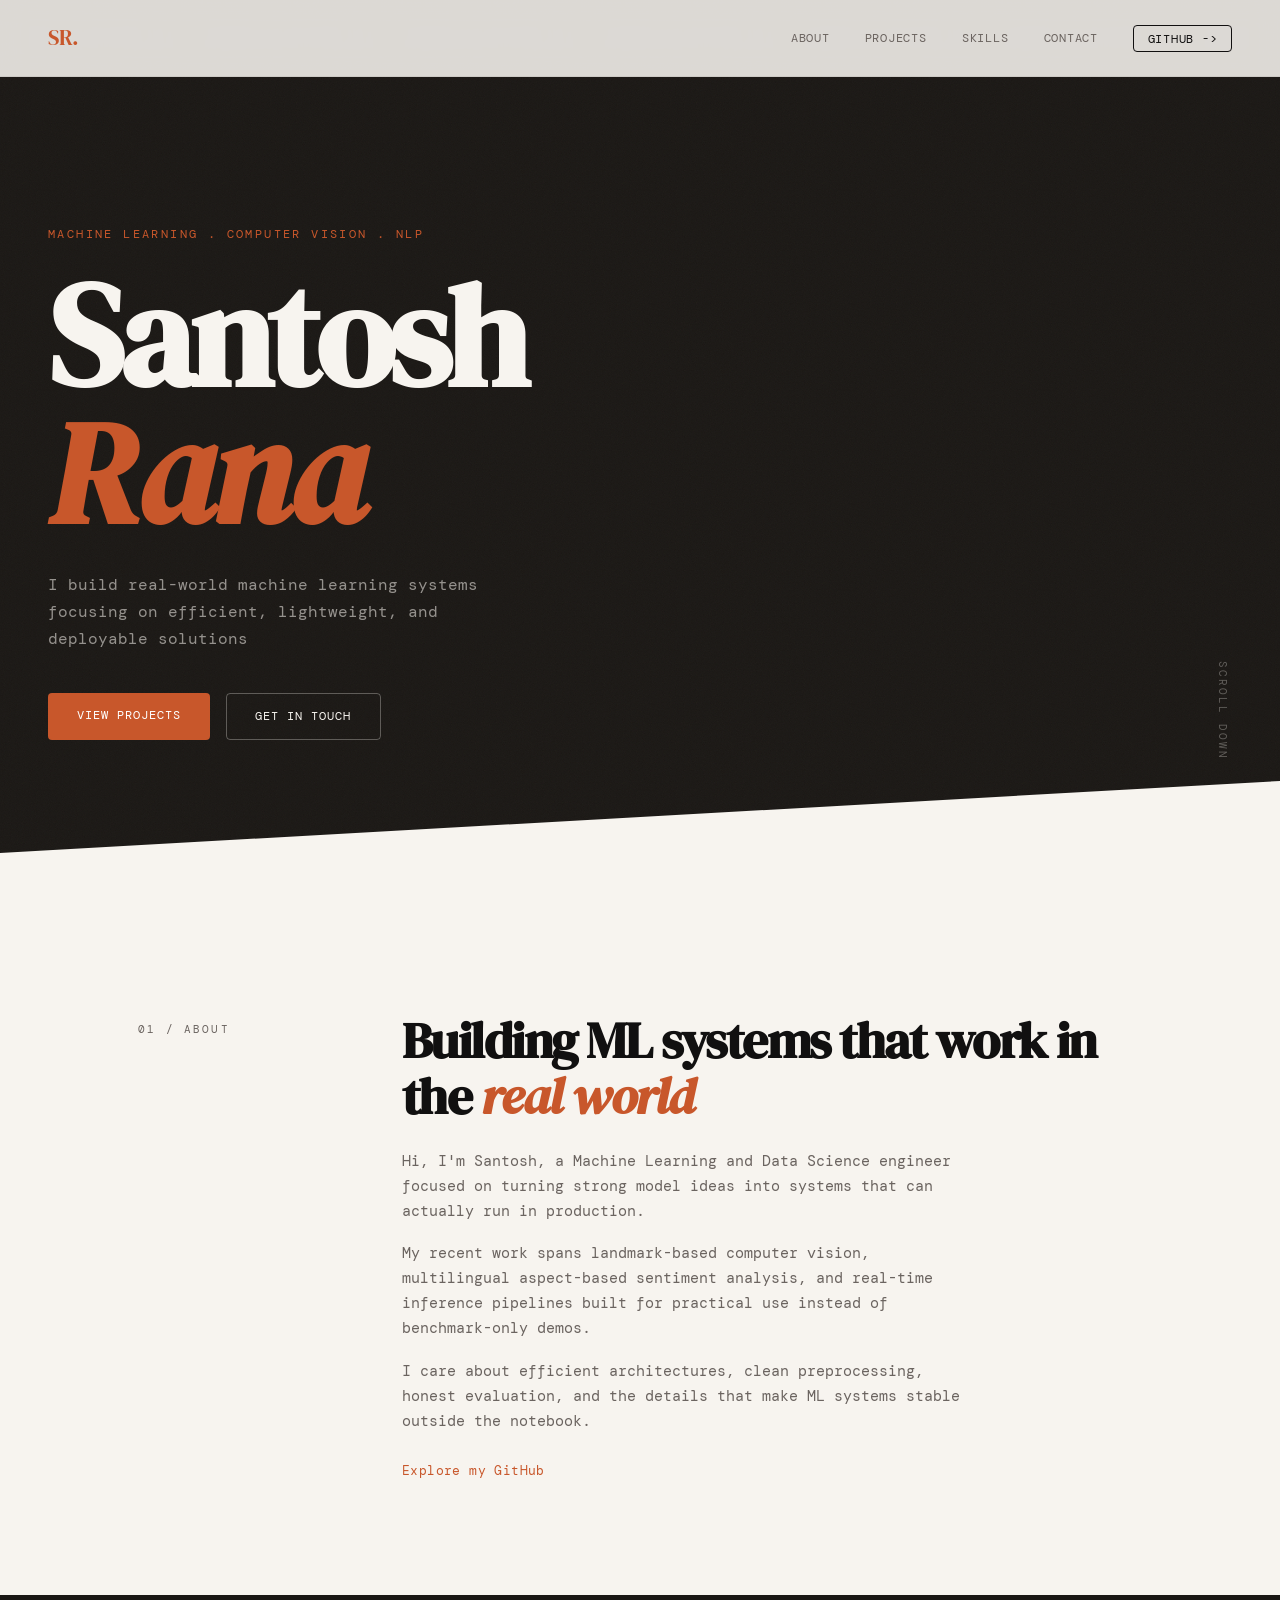
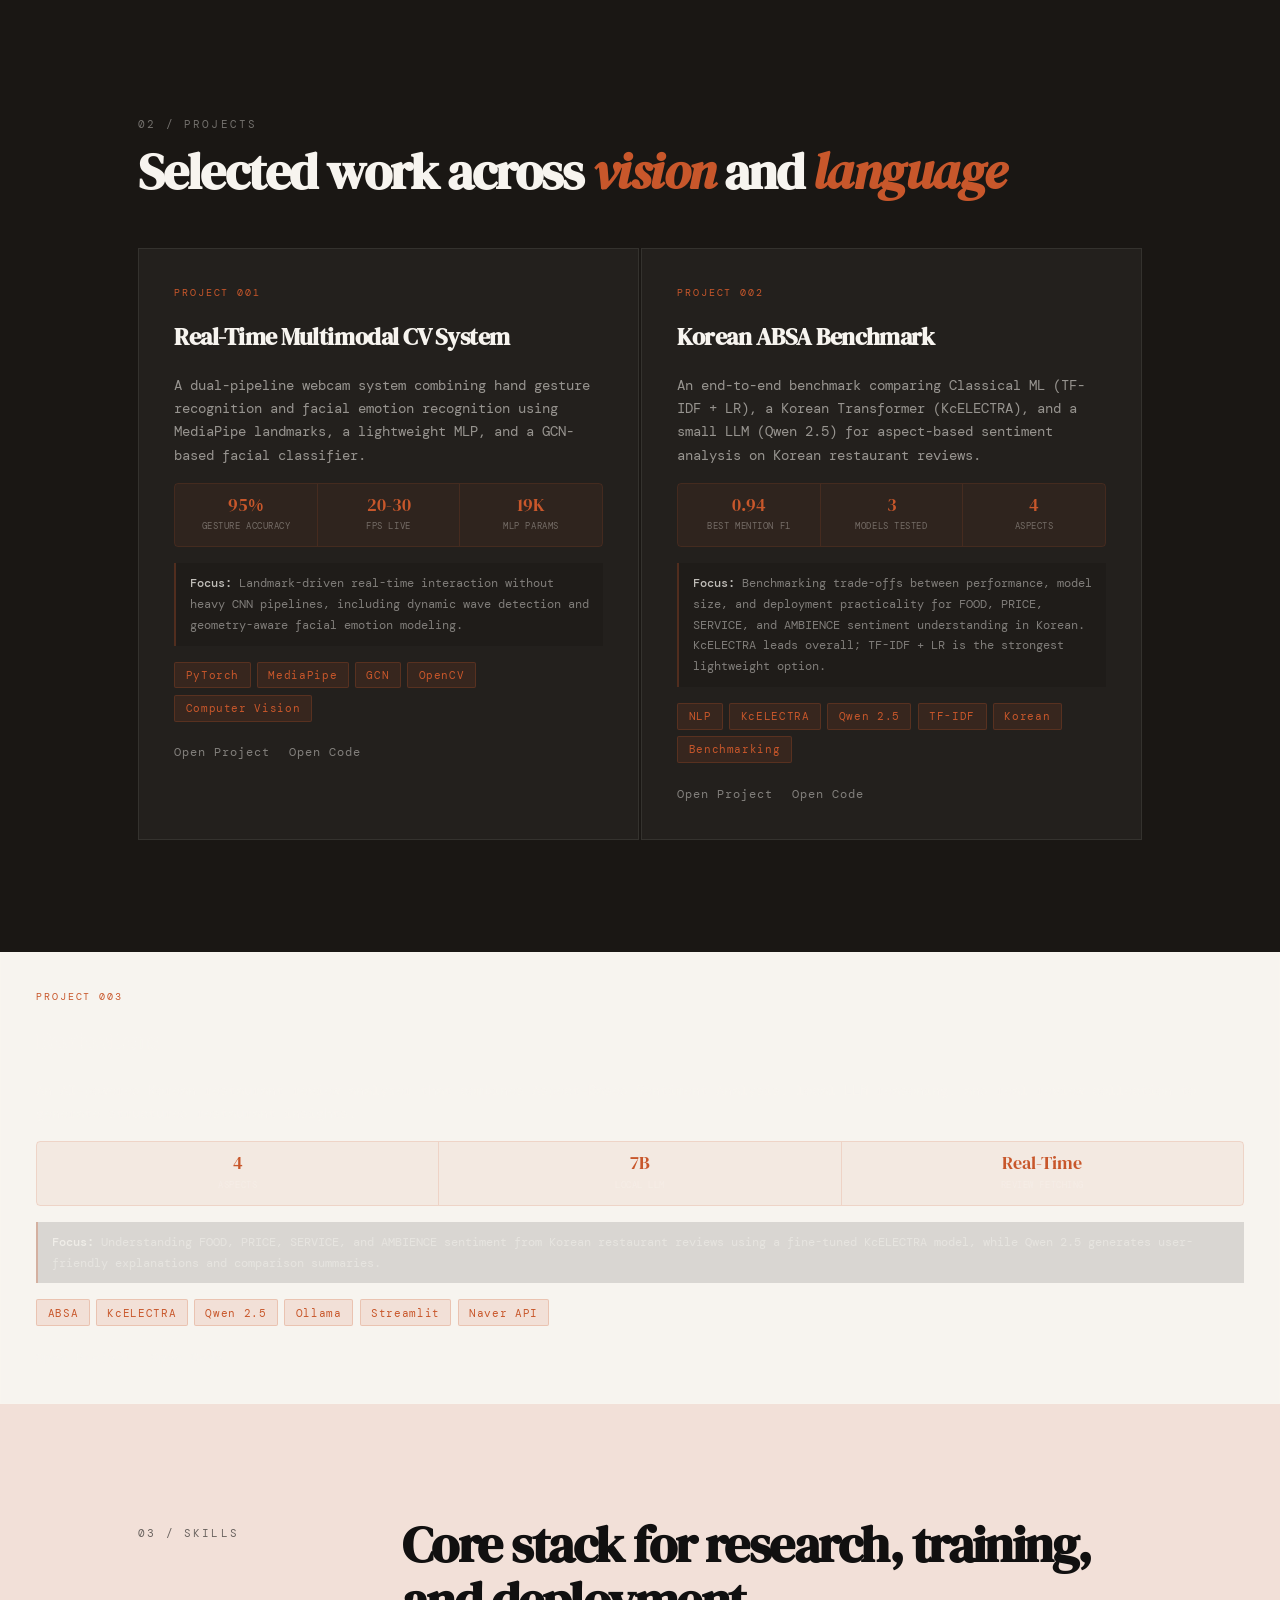
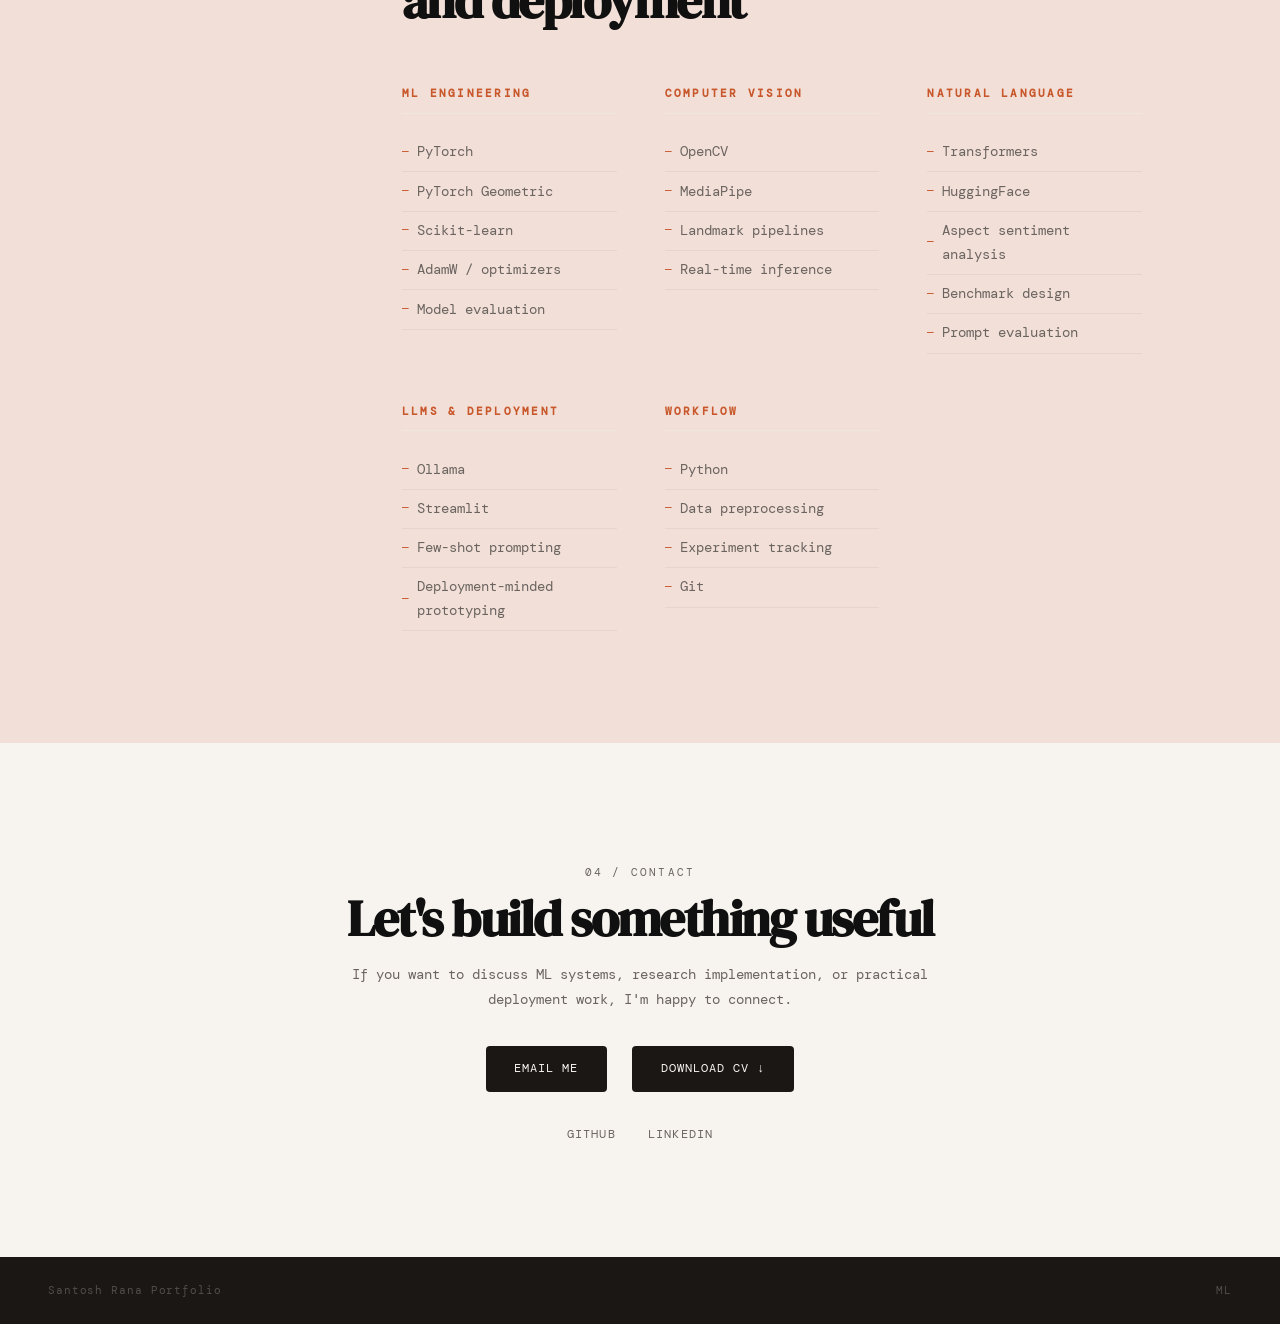
==== index.html @ 871cebd1 "Add project card for ReviewLens Added a new project card for ReviewLens with details on its features" ====
<!DOCTYPE html>
<html lang="en">
<head>
  <meta charset="UTF-8" />
  <meta name="viewport" content="width=device-width, initial-scale=1.0" />
  <title>Santosh Rana - ML & Data Science Portfolio</title>
  <link rel="stylesheet" href="style.css" />
  <link rel="preconnect" href="https://fonts.googleapis.com" />
  <link rel="preconnect" href="https://fonts.gstatic.com" crossorigin />
  <link href="https://fonts.googleapis.com/css2?family=DM+Serif+Display:ital@0;1&family=DM+Mono:wght@300;400;500&display=swap" rel="stylesheet" />
</head>
<body>
  <nav class="nav">
    <span class="nav-logo">SR.</span>
    <ul class="nav-links">
      <li><a href="#about">About</a></li>
      <li><a href="#projects">Projects</a></li>
      <li><a href="#skills">Skills</a></li>
      <li><a href="#contact">Contact</a></li>
      <li>
        <a class="nav-github" href="https://github.com/SantosRana" target="_blank" rel="noopener">
          GitHub ->
        </a>
      </li>
    </ul>
  </nav>

  <section class="hero">
    <div class="hero-noise"></div>
    <div class="hero-content">
      <p class="hero-eyebrow">Machine Learning . Computer Vision . NLP</p>
      <h1 class="hero-name">
        Santosh<br />
        <em>Rana</em>
      </h1>
      <p class="hero-tagline">
        I build real-world machine learning systems
  focusing on efficient, lightweight, and deployable solutions
      </p>
      <div class="hero-cta">
        <a href="#projects" class="btn btn-primary">View Projects</a>
        <a href="#contact" class="btn btn-ghost">Get in Touch</a>
      </div>
    </div>
    <div class="hero-scroll-hint">scroll down</div>
  </section>

  <section class="section" id="about">
    <div class="container two-col">
      <div class="section-label">01 / About</div>
      <div class="about-body">
        <h2 class="section-title">
          Building ML systems that work in the <em>real world</em>
        </h2>
        <p>
          Hi, I'm Santosh, a Machine Learning and Data Science engineer focused on turning strong model ideas
          into systems that can actually run in production.
        </p>
        <p>
          My recent work spans landmark-based computer vision, multilingual aspect-based sentiment analysis,
          and real-time inference pipelines built for practical use instead of benchmark-only demos.
        </p>
        <p>
          I care about efficient architectures, clean preprocessing, honest evaluation, and the details that
          make ML systems stable outside the notebook.
        </p>
        <a href="https://github.com/SantoshRana" class="inline-link" target="_blank" rel="noopener">
          Explore my GitHub
        </a>
      </div>
    </div>
  </section>

  <section class="section section-dark" id="projects">
    <div class="container">
      <div class="section-label light">02 / Projects</div>
      <h2 class="section-title light">Selected work across <em>vision</em> and <em>language</em></h2>

      <div class="projects-grid">
        <article class="project-card">
          <div class="project-num">PROJECT 001</div>
          <h3 class="project-title">Real-Time Multimodal CV System</h3>
          <p class="project-desc">
            A dual-pipeline webcam system combining hand gesture recognition and facial emotion recognition
            using MediaPipe landmarks, a lightweight MLP, and a GCN-based facial classifier.
          </p>
          <div class="project-highlights">
            <div class="highlight-item">
              <span class="highlight-val">95%</span>
              <span class="highlight-label">Gesture Accuracy</span>
            </div>
            <div class="highlight-item">
              <span class="highlight-val">20-30</span>
              <span class="highlight-label">FPS Live</span>
            </div>
            <div class="highlight-item">
              <span class="highlight-val">19K</span>
              <span class="highlight-label">MLP Params</span>
            </div>
          </div>
          <div class="project-detail">
            <strong>Focus:</strong> Landmark-driven real-time interaction without heavy CNN pipelines,
            including dynamic wave detection and geometry-aware facial emotion modeling.
          </div>
          <div class="project-tags">
            <span>PyTorch</span>
            <span>MediaPipe</span>
            <span>GCN</span>
            <span>OpenCV</span>
            <span>Computer Vision</span>
          </div>
          <div class="project-links">
            <a href="project-multimodal-cv.html">Open Project</a>
            <a href="https://github.com/SantosRana/Computer_Vision" target="_blank" rel="noopener">Open Code</a>
          </div>
        </article>

        <article class="project-card">
          <div class="project-num">PROJECT 002</div>
          <h3 class="project-title">Korean ABSA Benchmark</h3>
          <p class="project-desc">
            An end-to-end benchmark comparing Classical ML (TF-IDF + LR), a Korean Transformer (KcELECTRA),
            and a small LLM (Qwen 2.5) for aspect-based sentiment analysis on Korean restaurant reviews.
          </p>
          <div class="project-highlights">
            <div class="highlight-item">
              <span class="highlight-val">0.94</span>
              <span class="highlight-label">Best Mention F1</span>
            </div>
            <div class="highlight-item">
              <span class="highlight-val">3</span>
              <span class="highlight-label">Models Tested</span>
            </div>
            <div class="highlight-item">
              <span class="highlight-val">4</span>
              <span class="highlight-label">Aspects</span>
            </div>
          </div>
          <div class="project-detail">
            <strong>Focus:</strong> Benchmarking trade-offs between performance, model size, and
            deployment practicality for FOOD, PRICE, SERVICE, and AMBIENCE sentiment understanding
            in Korean. KcELECTRA leads overall; TF-IDF + LR is the strongest lightweight option.
          </div>
          <div class="project-tags">
            <span>NLP</span>
            <span>KcELECTRA</span>
            <span>Qwen 2.5</span>
            <span>TF-IDF</span>
            <span>Korean</span>
            <span>Benchmarking</span>
          </div>
          <div class="project-links">
            <a href="project-korean-absa.html">Open Project</a>
            <a href="https://github.com/SantosRana/ABSA" target="_blank" rel="noopener">Open Code</a>
          </div>
        </article>
      </div>
    </div>
  </section>

  <article class="project-card">
  <div class="project-num">PROJECT 003</div>
  <h3 class="project-title">ReviewLens</h3>
  <p class="project-desc">
    An AI-powered Korean restaurant review analyzer that combines Aspect-Based Sentiment Analysis,
    local LLM reasoning, and real review collection to generate structured restaurant insights.
  </p>

  <div class="project-highlights">
    <div class="highlight-item">
      <span class="highlight-val">4</span>
      <span class="highlight-label">Aspects</span>
    </div>
    <div class="highlight-item">
      <span class="highlight-val">7B</span>
      <span class="highlight-label">Local LLM</span>
    </div>
    <div class="highlight-item">
      <span class="highlight-val">Real-Time</span>
      <span class="highlight-label">Review Fetching</span>
    </div>
  </div>

  <div class="project-detail">
    <strong>Focus:</strong> Understanding FOOD, PRICE, SERVICE, and AMBIENCE sentiment from Korean
    restaurant reviews using a fine-tuned KcELECTRA model, while Qwen 2.5 generates user-friendly
    explanations and comparison summaries.
  </div>

  <div class="project-tags">
    <span>ABSA</span>
    <span>KcELECTRA</span>
    <span>Qwen 2.5</span>
    <span>Ollama</span>
    <span>Streamlit</span>
    <span>Naver API</span>
  </div>

  <div class="project-links">
    <a href="project-reviewlens.html">Open Project</a>
    <a href="https://github.com/SantosRana/ReviewLens" target="_blank" rel="noopener">Open Code</a>
  </div>
</article>

  <section class="section section-accent" id="skills">
    <div class="container two-col">
      <div class="section-label">03 / Skills</div>
      <div>
        <h2 class="section-title">Core stack for research, training, and deployment</h2>
        <div class="skills-grid">
          <div class="skill-group">
            <h4>ML Engineering</h4>
            <ul>
              <li>PyTorch</li>
              <li>PyTorch Geometric</li>
              <li>Scikit-learn</li>
              <li>AdamW / optimizers</li>
              <li>Model evaluation</li>
            </ul>
          </div>
          <div class="skill-group">
            <h4>Computer Vision</h4>
            <ul>
              <li>OpenCV</li>
              <li>MediaPipe</li>
              <li>Landmark pipelines</li>
              <li>Real-time inference</li>
            </ul>
          </div>
          <div class="skill-group">
            <h4>Natural Language</h4>
            <ul>
              <li>Transformers</li>
              <li>HuggingFace</li>
              <li>Aspect sentiment analysis</li>
              <li>Benchmark design</li>
              <li>Prompt evaluation</li>
            </ul>
          </div>
          <div class="skill-group">
            <h4>LLMs & Deployment</h4>
            <ul>
              <li>Ollama</li>
              <li>Streamlit</li>
              <li>Few-shot prompting</li>
              <li>Deployment-minded prototyping</li>
            </ul>
          </div>
          <div class="skill-group">
            <h4>Workflow</h4>
            <ul>
              <li>Python</li>
              <li>Data preprocessing</li>
              <li>Experiment tracking</li>
              <li>Git</li>
            </ul>
          </div>
        </div>
      </div>
    </div>
  </section>

  <section class="section" id="contact">
    <div class="container">
      <div class="contact-inner">
        <div class="section-label">04 / Contact</div>
        <h2 class="section-title">Let's build something useful</h2>
        <p class="contact-sub">
          If you want to discuss ML systems, research implementation, or practical deployment work,
          I'm happy to connect.
        </p>
        <a href="mailto:ranasantosh173@gmail.com" class="btn btn-dark">Email Me</a>
        <a href="santosh_resume.pdf" class="btn btn-dark" download style="margin-left:1rem;">Download CV ↓</a>
        <div class="contact-links">
          <a href="https://github.com/SantosRana" target="_blank" rel="noopener">GitHub</a>
          <a href="https://www.linkedin.com/in/santosh-rana-6968612ab" target="_blank" rel="noopener">LinkedIn</a>
        </div>
      </div>
    </div>
  </section>

  <footer class="footer">
    <span>Santosh Rana Portfolio</span>
    <span>ML
---- style.css ----
/* =============================================
   SANTOSH RANA — ML/DS PORTFOLIO CSS
   Aesthetic: Editorial Serif + Monospace Minimal
   ============================================= */

*, *::before, *::after { box-sizing: border-box; margin: 0; padding: 0; }

:root {
  --ink:       #111010;
  --paper:     #F7F4EF;
  --cream:     #EDE9E0;
  --rust:      #C8572B;
  --rust-pale: #F2E0D8;
  --dark:      #1A1714;
  --mid:       #6B6460;
  --mono:      'DM Mono', monospace;
  --serif:     'DM Serif Display', serif;
  --radius:    4px;
  --trans:     0.25s ease;
}

html { scroll-behavior: smooth; }

body {
  font-family: var(--mono);
  background: var(--paper);
  color: var(--ink);
  font-size: 15px;
  line-height: 1.7;
  overflow-x: hidden;
}

::-webkit-scrollbar { width: 6px; }
::-webkit-scrollbar-track { background: var(--cream); }
::-webkit-scrollbar-thumb { background: var(--rust); border-radius: 3px; }
::selection { background: var(--rust); color: #fff; }

/* ============ NAV ============ */
.nav {
  position: fixed;
  top: 0; left: 0; right: 0;
  z-index: 100;
  display: flex;
  justify-content: space-between;
  align-items: center;
  padding: 1.2rem 3rem;
  background: rgba(247,244,239,0.88);
  backdrop-filter: blur(12px);
  border-bottom: 1px solid rgba(0,0,0,0.07);
}

.nav-logo {
  font-family: var(--serif);
  font-size: 1.4rem;
  color: var(--rust);
  letter-spacing: -0.02em;
}

.nav-links {
  list-style: none;
  display: flex;
  gap: 2.2rem;
  align-items: center;
}

.nav-links a {
  text-decoration: none;
  color: var(--mid);
  font-size: 0.78rem;
  letter-spacing: 0.06em;
  text-transform: uppercase;
  transition: color var(--trans);
}

.nav-links a:hover { color: var(--rust); }

.nav-github {
  border: 1px solid var(--ink) !important;
  padding: 0.3rem 0.85rem;
  border-radius: var(--radius);
  color: var(--ink) !important;
  transition: background var(--trans), color var(--trans) !important;
}
.nav-github:hover { background: var(--ink) !important; color: var(--paper) !important; }

/* ============ HERO ============ */
.hero {
  position: relative;
  min-height: 100vh;
  display: flex;
  align-items: center;
  padding: 8rem 3rem 4rem;
  overflow: hidden;
  background: var(--dark);
}

.hero-noise {
  position: absolute;
  inset: 0;
  background-image: url("data:image/svg+xml,%3Csvg viewBox='0 0 256 256' xmlns='http://www.w3.org/2000/svg'%3E%3Cfilter id='noise'%3E%3CfeTurbulence type='fractalNoise' baseFrequency='0.9' numOctaves='4' stitchTiles='stitch'/%3E%3C/filter%3E%3Crect width='100%25' height='100%25' filter='url(%23noise)' opacity='0.08'/%3E%3C/svg%3E");
  background-size: 200px;
  pointer-events: none;
  opacity: 0.5;
}

.hero::after {
  content: '';
  position: absolute;
  bottom: -1px; left: 0; right: 0;
  height: 120px;
  background: var(--paper);
  clip-path: polygon(0 60%, 100% 0, 100% 100%, 0 100%);
}

.hero-content {
  position: relative;
  z-index: 2;
  max-width: 800px;
  animation: fadeUp 0.9s ease both;
}

.hero-eyebrow {
  font-family: var(--mono);
  font-size: 0.75rem;
  letter-spacing: 0.2em;
  text-transform: uppercase;
  color: var(--rust);
  margin-bottom: 1.5rem;
}

.hero-name {
  font-family: var(--serif);
  font-size: clamp(4.5rem, 12vw, 9rem);
  line-height: 0.95;
  color: var(--paper);
  letter-spacing: -0.03em;
  margin-bottom: 1.8rem;
}

.hero-name em {
  font-style: italic;
  color: var(--rust);
}

.hero-tagline {
  font-family: var(--mono);
  font-size: 1rem;
  color: rgba(247,244,239,0.55);
  max-width: 480px;
  margin-bottom: 2.5rem;
  line-height: 1.7;
}

.hero-cta { display: flex; gap: 1rem; flex-wrap: wrap; }

.btn {
  display: inline-block;
  padding: 0.75rem 1.8rem;
  border-radius: var(--radius);
  font-family: var(--mono);
  font-size: 0.78rem;
  letter-spacing: 0.08em;
  text-transform: uppercase;
  text-decoration: none;
  transition: all var(--trans);
  cursor: pointer;
  border: none;
}

.btn-primary { background: var(--rust); color: #fff; }
.btn-primary:hover { background: #b04826; transform: translateY(-2px); }

.btn-ghost {
  background: transparent;
  color: var(--paper);
  border: 1px solid rgba(247,244,239,0.3);
}
.btn-ghost:hover { border-color: var(--paper); background: rgba(247,244,239,0.08); }

.btn-dark { background: var(--dark); color: var(--paper); }
.btn-dark:hover { background: var(--ink); transform: translateY(-2px); }

.hero-scroll-hint {
  position: absolute;
  bottom: 140px;
  right: 3rem;
  z-index: 2;
  writing-mode: vertical-rl;
  font-size: 0.68rem;
  letter-spacing: 0.18em;
  text-transform: uppercase;
  color: rgba(247,244,239,0.3);
  animation: fadeUp 1.2s 0.6s ease both;
}

/* ============ SECTIONS ============ */
.section { padding: 7rem 0; }
.section-dark { background: var(--dark); color: var(--paper); }
.section-accent { background: var(--rust-pale); }

.container {
  max-width: 1100px;
  margin: 0 auto;
  padding: 0 3rem;
}

.two-col {
  display: grid;
  grid-template-columns: 200px 1fr;
  gap: 4rem;
  align-items: start;
}

.section-label {
  font-family: var(--mono);
  font-size: 0.68rem;
  letter-spacing: 0.2em;
  text-transform: uppercase;
  color: var(--mid);
  padding-top: 0.5rem;
}

.section-label.light { color: rgba(247,244,239,0.4); margin-bottom: 0.6rem; }

.section-title {
  font-family: var(--serif);
  font-size: clamp(2.2rem, 4vw, 3.2rem);
  line-height: 1.1;
  letter-spacing: -0.03em;
  margin-bottom: 1.5rem;
}

.section-title.light { color: var(--paper); }
.section-title em { color: var(--rust); font-style: italic; }

/* ============ ABOUT ============ */
.about-body p {
  color: var(--mid);
  margin-bottom: 1.1rem;
  max-width: 580px;
  font-size: 0.92rem;
}

.inline-link {
  display: inline-block;
  margin-top: 0.5rem;
  color: var(--rust);
  text-decoration: none;
  font-size: 0.83rem;
  letter-spacing: 0.03em;
  border-bottom: 1px solid transparent;
  transition: border-color var(--trans);
}
.inline-link:hover { border-color: var(--rust); }

/* ============ PROJECTS ============ */
.projects-grid {
  display: grid;
  grid-template-columns: repeat(auto-fit, minmax(320px, 1fr));
  gap: 2px;
  margin-top: 3rem;
}

.project-card {
  background: rgba(255,255,255,0.04);
  border: 1px solid rgba(247,244,239,0.08);
  padding: 2.2rem;
  display: flex;
  flex-direction: column;
  gap: 1rem;
  transition: background var(--trans), border-color var(--trans);
  position: relative;
  overflow: hidden;
}

.project-card::before {
  content: '';
  position: absolute;
  bottom: 0; left: 0;
  width: 0; height: 2px;
  background: var(--rust);
  transition: width 0.4s ease;
}
.project-card:hover::before { width: 100%; }
.project-card:hover { background: rgba(255,255,255,0.06); border-color: rgba(247,244,239,0.18); }

.project-num {
  font-size: 0.65rem;
  letter-spacing: 0.18em;
  color: var(--rust);
  font-family: var(--mono);
}

.project-title {
  font-family: var(--serif);
  font-size: 1.5rem;
  color: var(--paper);
  letter-spacing: -0.02em;
}

.project-desc {
  font-size: 0.85rem;
  color: rgba(247,244,239,0.55);
  line-height: 1.7;
}

/* Stats row */
.project-highlights {
  display: flex;
  gap: 0;
  border: 1px solid rgba(200,87,43,0.2);
  border-radius: var(--radius);
  overflow: hidden;
}

.highlight-item {
  flex: 1;
  display: flex;
  flex-direction: column;
  align-items: center;
  padding: 0.7rem 0.5rem;
  background: rgba(200,87,43,0.07);
  border-right: 1px solid rgba(200,87,43,0.15);
  text-align: center;
}
.highlight-item:last-child { border-right: none; }

.highlight-val {
  font-family: var(--serif);
  font-size: 1.15rem;
  color: var(--rust);
  line-height: 1.1;
}

.highlight-label {
  font-size: 0.58rem;
  letter-spacing: 0.06em;
  text-transform: uppercase;
  color: rgba(247,244,239,0.35);
  margin-top: 0.25rem;
}

/* Technical detail blocks */
.project-detail {
  font-size: 0.78rem;
  color: rgba(247,244,239,0.45);
  line-height: 1.65;
  padding: 0.65rem 0.85rem;
  border-left: 2px solid rgba(200,87,43,0.3);
  background: rgba(0,0,0,0.12);
}

.project-detail strong {
  color: rgba(247,244,239,0.75);
  font-weight: 500;
}

.project-tags {
  display: flex;
  flex-wrap: wrap;
  gap: 0.4rem;
}

.project-tags span {
  background: rgba(200,87,43,0.12);
  color: var(--rust);
  padding: 0.2rem 0.65rem;
  border-radius: 2px;
  font-size: 0.68rem;
  letter-spacing: 0.06em;
  border: 1px solid rgba(200,87,43,0.22);
}

.project-links {
  display: flex;
  gap: 1.2rem;
  margin-top: 0.3rem;
}

.project-links a {
  color: rgba(247,244,239,0.45);
  text-decoration: none;
  font-size: 0.75rem;
  letter-spacing: 0.08em;
  transition: color var(--trans);
}
.project-links a:hover { color: var(--rust); }

/* ============ SKILLS ============ */
.skills-grid {
  display: grid;
  grid-template-columns: repeat(auto-fit, minmax(200px, 1fr));
  gap: 3rem;
  margin-top: 3.5rem;
}

.skill-group h4 {
  font-family: var(--mono);
  font-size: 0.7rem;
  letter-spacing: 0.2em;
  text-transform: uppercase;
  color: var(--rust);
  margin-bottom: 1.2rem;
  padding-bottom: 0.6rem;
  border-bottom: 1px solid var(--cream);
}

.skill-group ul { list-style: none; }

.skill-group li {
  padding: 0.45rem 0;
  font-size: 0.88rem;
  color: var(--mid);
  border-bottom: 1px solid rgba(0,0,0,0.05);
  display: flex;
  align-items: center;
  gap: 0.5rem;
}

.skill-group li::before {
  content: '—';
  color: var(--rust);
  font-size: 0.7rem;
  flex-shrink: 0;
}

/* ============ CONTACT ============ */
.contact-inner {
  text-align: center;
  max-width: 600px;
  margin: 0 auto;
}

.contact-inner .section-label { margin-bottom: 0.5rem; }
.contact-inner .section-title { margin-bottom: 1rem; }

.contact-sub {
  color: var(--mid);
  font-size: 0.9rem;
  margin-bottom: 2.2rem;
}

.contact-links {
  display: flex;
  justify-content: center;
  gap: 2rem;
  margin-top: 2rem;
}

.contact-links a {
  color: var(--mid);
  text-decoration: none;
  font-size: 0.75rem;
  letter-spacing: 0.1em;
  text-transform: uppercase;
  transition: color var(--trans);
  border-bottom: 1px solid transparent;
}
.contact-links a:hover { color: var(--rust); border-color: var(--rust); }

/* ============ FOOTER ============ */
.footer {
  background: var(--dark);
  color: rgba(247,244,239,0.25);
  display: flex;
  justify-content: space-between;
  align-items: center;
  padding: 1.5rem 3rem;
  font-size: 0.7rem;
  letter-spacing: 0.08em;
}

/* ============ ANIMATIONS ============ */
@keyframes fadeUp {
  from { opacity: 0; transform: translateY(24px); }
  to   { opacity: 1; transform: translateY(0); }
}

.section { animation: fadeUp 0.7s ease both; }

/* ============ RESPONSIVE ============ */
@media (max-width: 768px) {
  .nav { padding: 1rem 1.5rem; }
  .nav-links { gap: 1.2rem; }
  .nav-links li:not(:last-child):not(:nth-last-child(2)) { display: none; }

  .hero { padding: 7rem 1.5rem 5rem; }
  .hero-scroll-hint { display: none; }

  .container { padding: 0 1.5rem; }
  .two-col { grid-template-columns: 1fr; gap: 1.5rem; }
  .section-label { padding-top: 0; margin-bottom: 0.4rem; }

  .projects-grid { grid-template-columns: 1fr; }
  .skills-grid { grid-template-columns: 1fr 1fr; gap: 2rem; }

  .footer { flex-direction: column; gap: 0.5rem; text-align: center; }
}

@media (max-width: 480px) {
  .skills-grid { grid-template-columns: 1fr; }
  .contact-links { flex-direction: column; gap: 1rem; }
  .project-highlights { flex-direction: column; }
  .highlight-item { border-right: none; border-bottom: 1px solid rgba(200,87,43,0.15); }
  .highlight-item:last-child { border-bottom: none; }
}
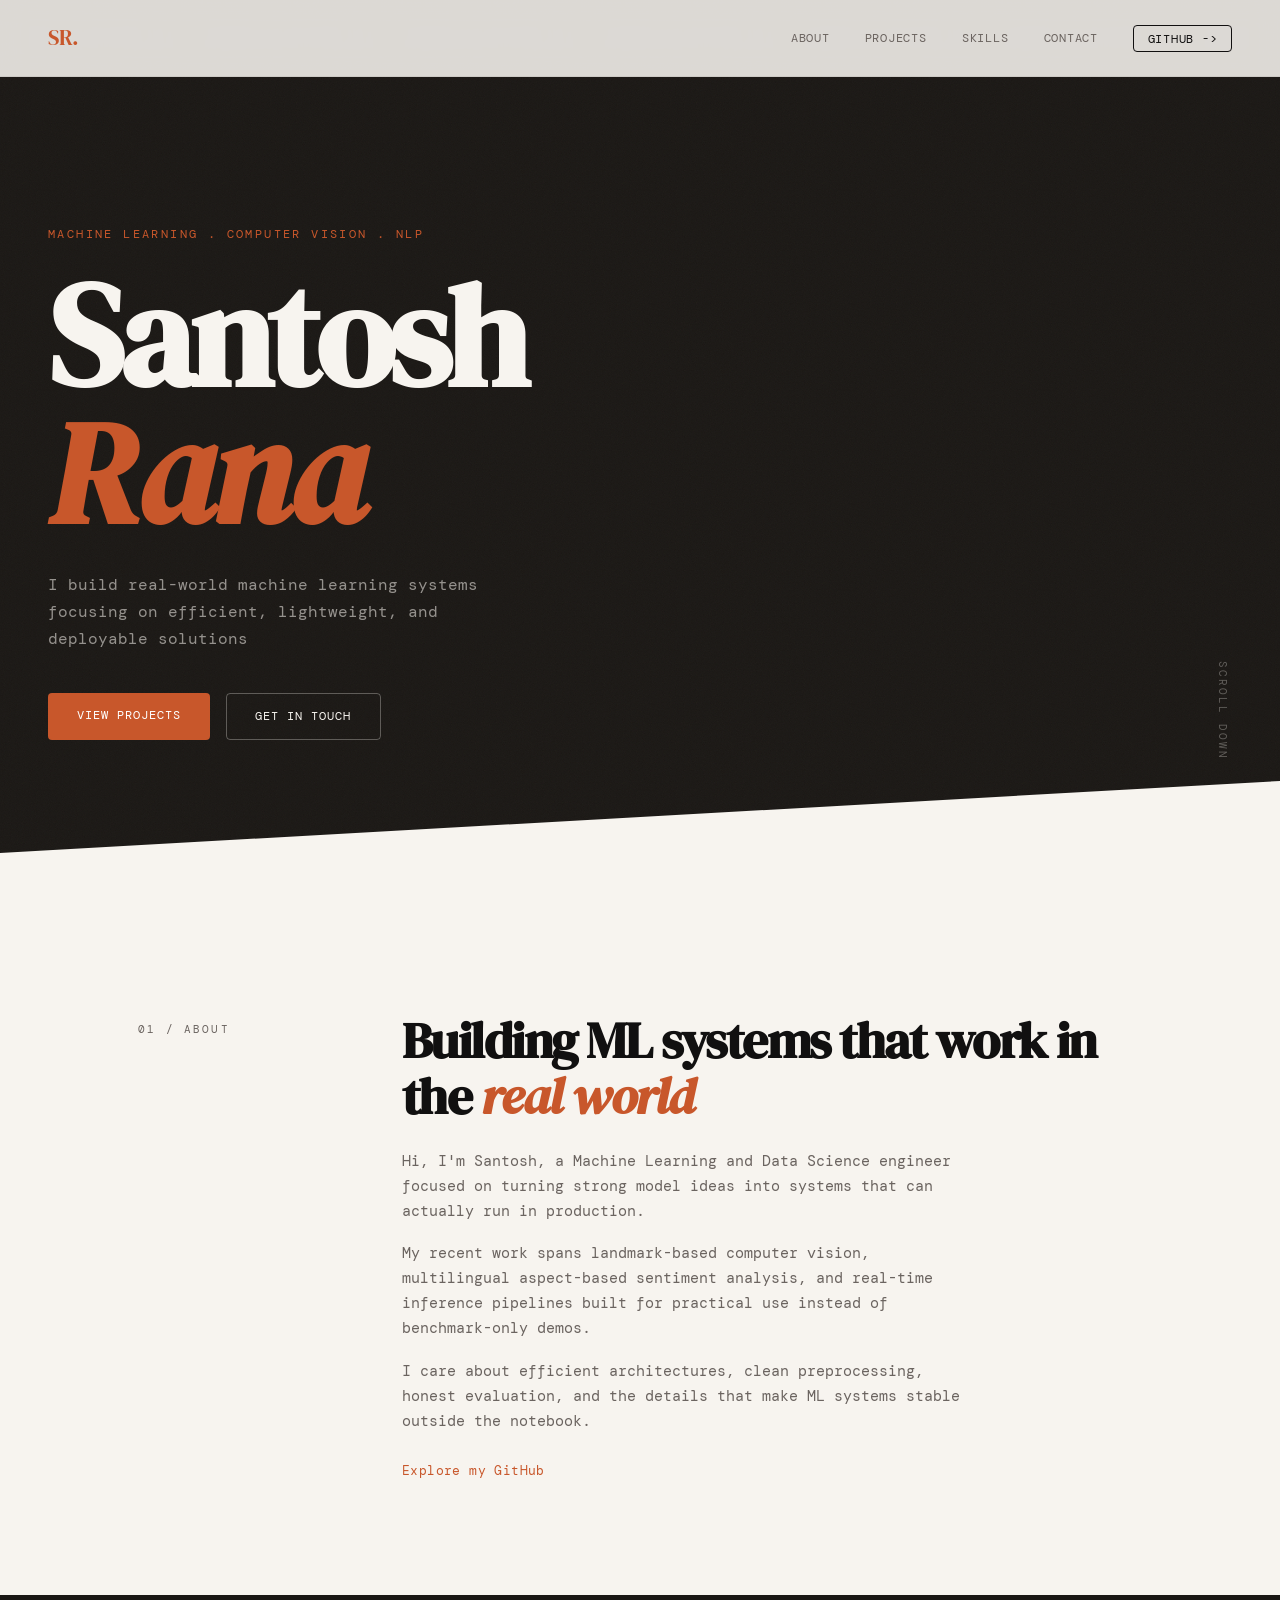
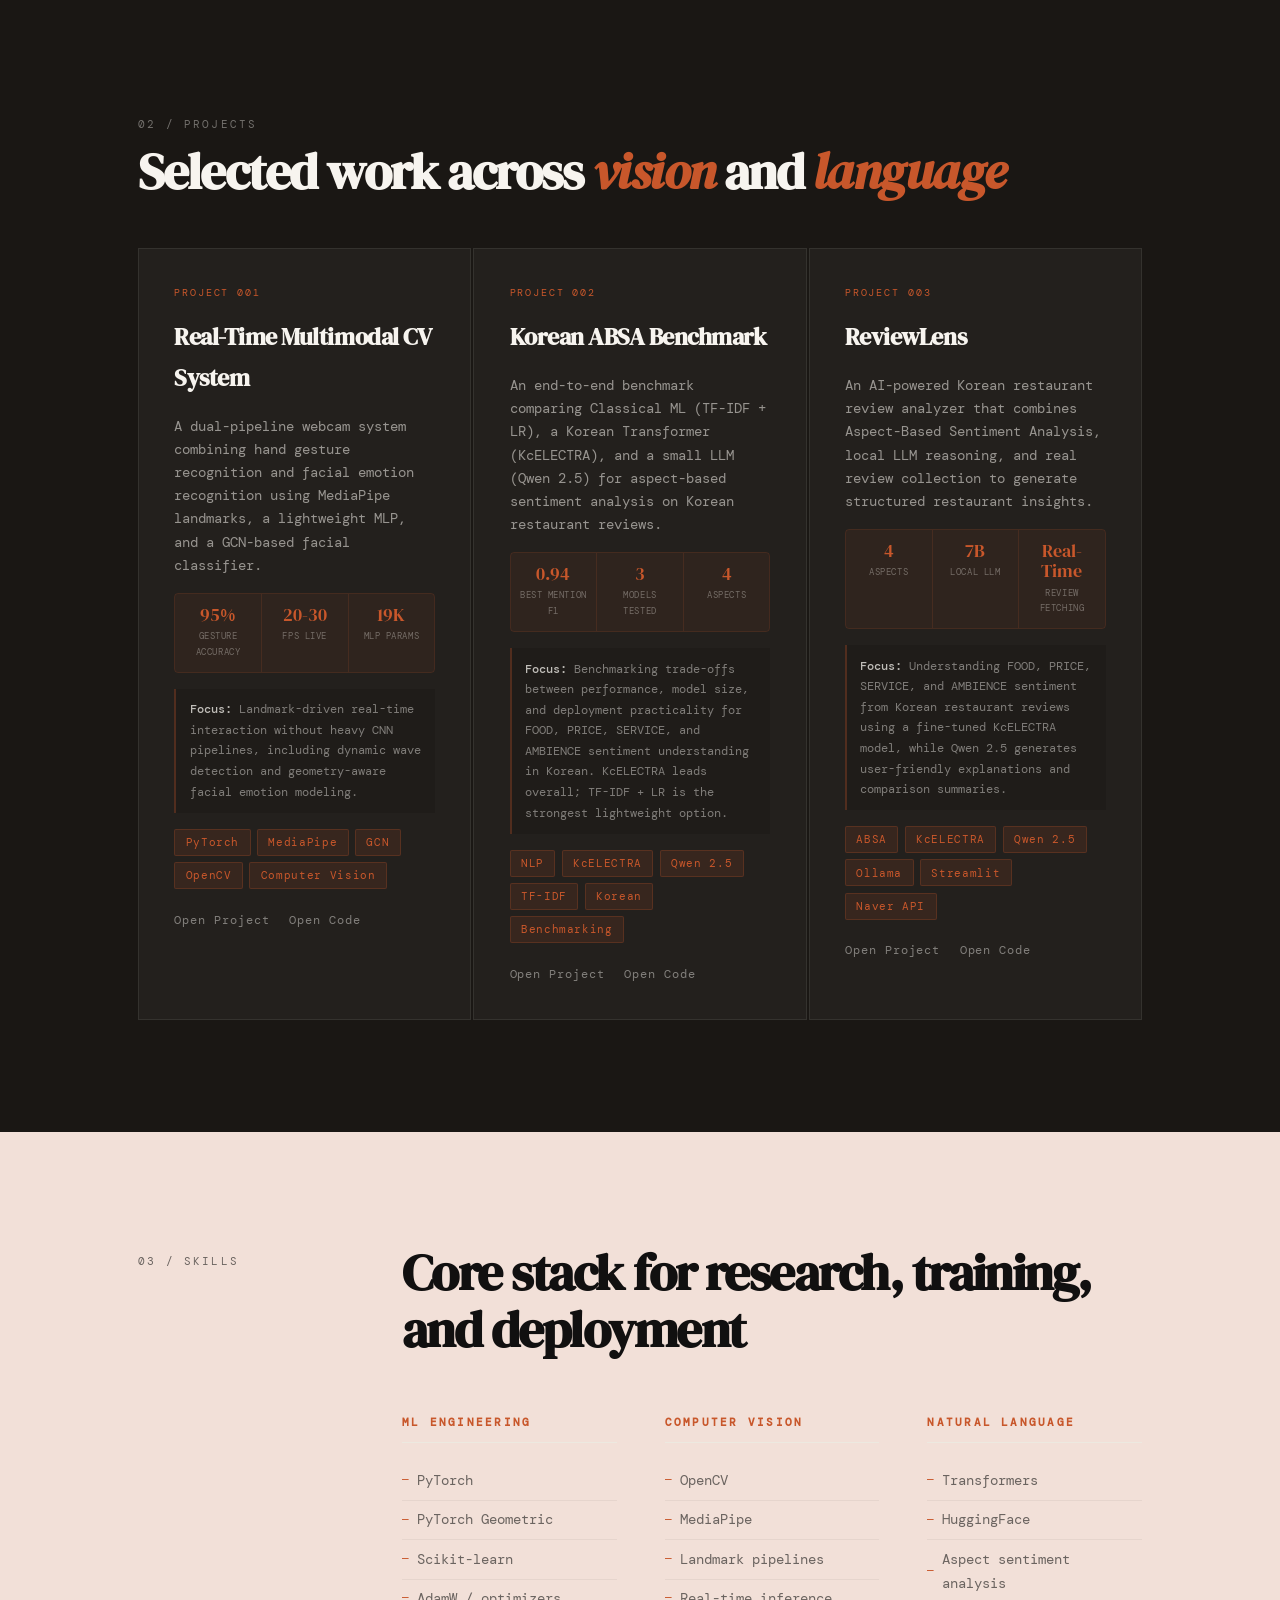
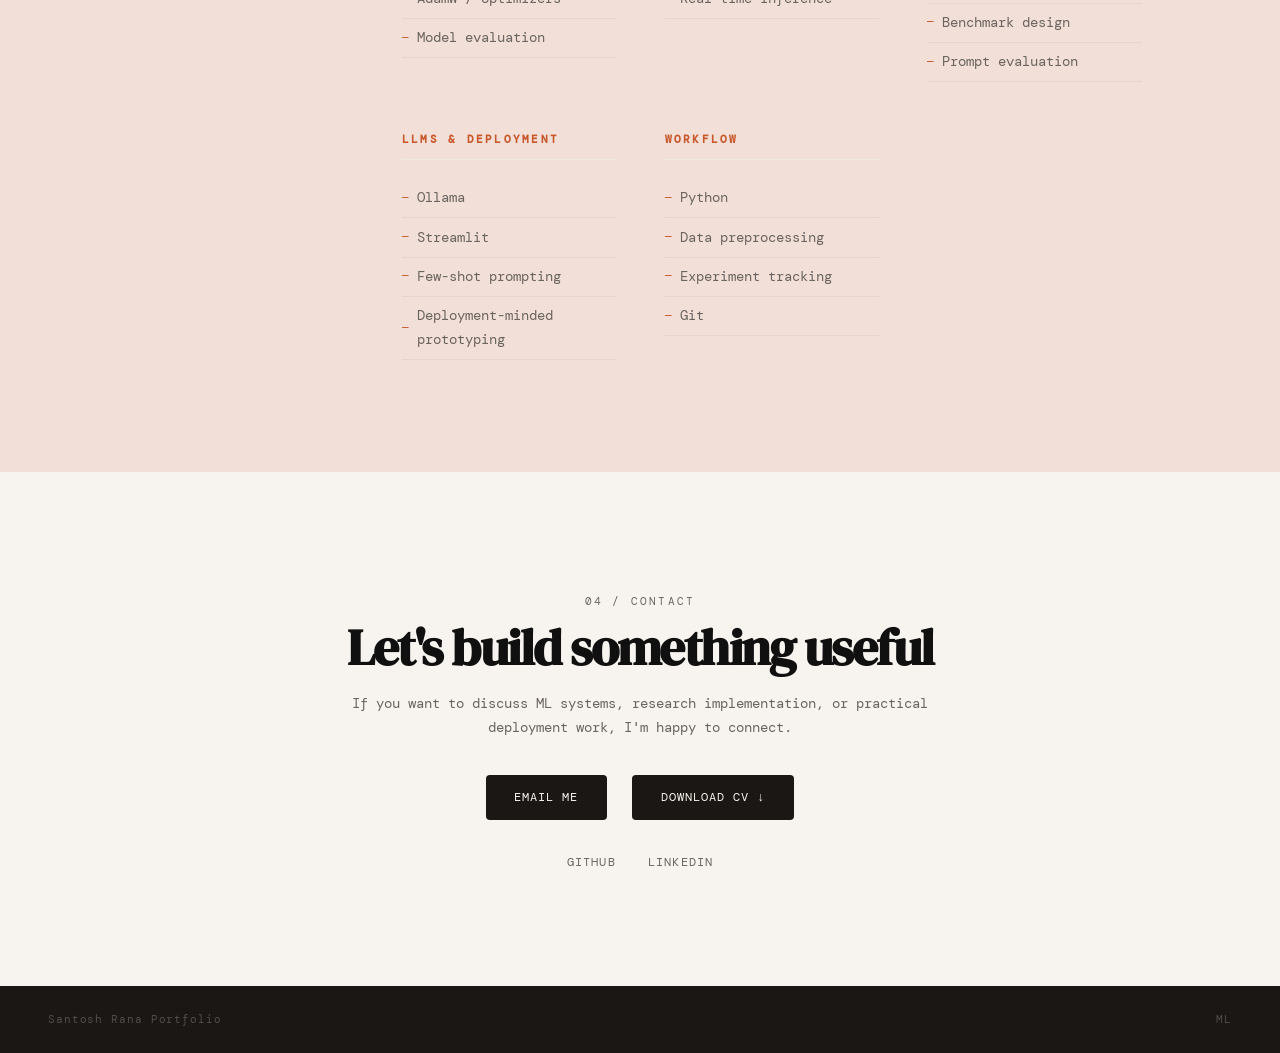
==== commit 33a4cc60: "Refactor project card for ReviewLens" ====
--- a/index.html
+++ b/index.html
@@ -154,53 +154,54 @@
             <a href="https://github.com/SantosRana/ABSA" target="_blank" rel="noopener">Open Code</a>
           </div>
         </article>
-      </div>
-    </div>
-  </section>
-
-  <article class="project-card">
-  <div class="project-num">PROJECT 003</div>
-  <h3 class="project-title">ReviewLens</h3>
-  <p class="project-desc">
-    An AI-powered Korean restaurant review analyzer that combines Aspect-Based Sentiment Analysis,
-    local LLM reasoning, and real review collection to generate structured restaurant insights.
-  </p>
-
-  <div class="project-highlights">
-    <div class="highlight-item">
-      <span class="highlight-val">4</span>
-      <span class="highlight-label">Aspects</span>
-    </div>
-    <div class="highlight-item">
-      <span class="highlight-val">7B</span>
-      <span class="highlight-label">Local LLM</span>
-    </div>
-    <div class="highlight-item">
-      <span class="highlight-val">Real-Time</span>
-      <span class="highlight-label">Review Fetching</span>
+
+      <!-- Project 003 -->
+        <article class="project-card">
+          <div class="project-num">PROJECT 003</div>
+          <h3 class="project-title">ReviewLens</h3>
+          <p class="project-desc">
+            An AI-powered Korean restaurant review analyzer that combines Aspect-Based Sentiment Analysis,
+            local LLM reasoning, and real review collection to generate structured restaurant insights.
+          </p>
+        
+          <div class="project-highlights">
+            <div class="highlight-item">
+              <span class="highlight-val">4</span>
+              <span class="highlight-label">Aspects</span>
+            </div>
+            <div class="highlight-item">
+              <span class="highlight-val">7B</span>
+              <span class="highlight-label">Local LLM</span>
+            </div>
+            <div class="highlight-item">
+              <span class="highlight-val">Real-Time</span>
+              <span class="highlight-label">Review Fetching</span>
+            </div>
+          </div>
+        
+          <div class="project-detail">
+            <strong>Focus:</strong> Understanding FOOD, PRICE, SERVICE, and AMBIENCE sentiment from Korean
+            restaurant reviews using a fine-tuned KcELECTRA model, while Qwen 2.5 generates user-friendly
+            explanations and comparison summaries.
+          </div>
+        
+          <div class="project-tags">
+            <span>ABSA</span>
+            <span>KcELECTRA</span>
+            <span>Qwen 2.5</span>
+            <span>Ollama</span>
+            <span>Streamlit</span>
+            <span>Naver API</span>
+          </div>
+        
+          <div class="project-links">
+            <a href="project-reviewlens.html">Open Project</a>
+            <a href="https://github.com/SantosRana/ReviewLens" target="_blank" rel="noopener">Open Code</a>
+          </div>
+      </article>
     </div>
   </div>
-
-  <div class="project-detail">
-    <strong>Focus:</strong> Understanding FOOD, PRICE, SERVICE, and AMBIENCE sentiment from Korean
-    restaurant reviews using a fine-tuned KcELECTRA model, while Qwen 2.5 generates user-friendly
-    explanations and comparison summaries.
-  </div>
-
-  <div class="project-tags">
-    <span>ABSA</span>
-    <span>KcELECTRA</span>
-    <span>Qwen 2.5</span>
-    <span>Ollama</span>
-    <span>Streamlit</span>
-    <span>Naver API</span>
-  </div>
-
-  <div class="project-links">
-    <a href="project-reviewlens.html">Open Project</a>
-    <a href="https://github.com/SantosRana/ReviewLens" target="_blank" rel="noopener">Open Code</a>
-  </div>
-</article>
+</section>
 
   <section class="section section-accent" id="skills">
     <div class="container two-col">
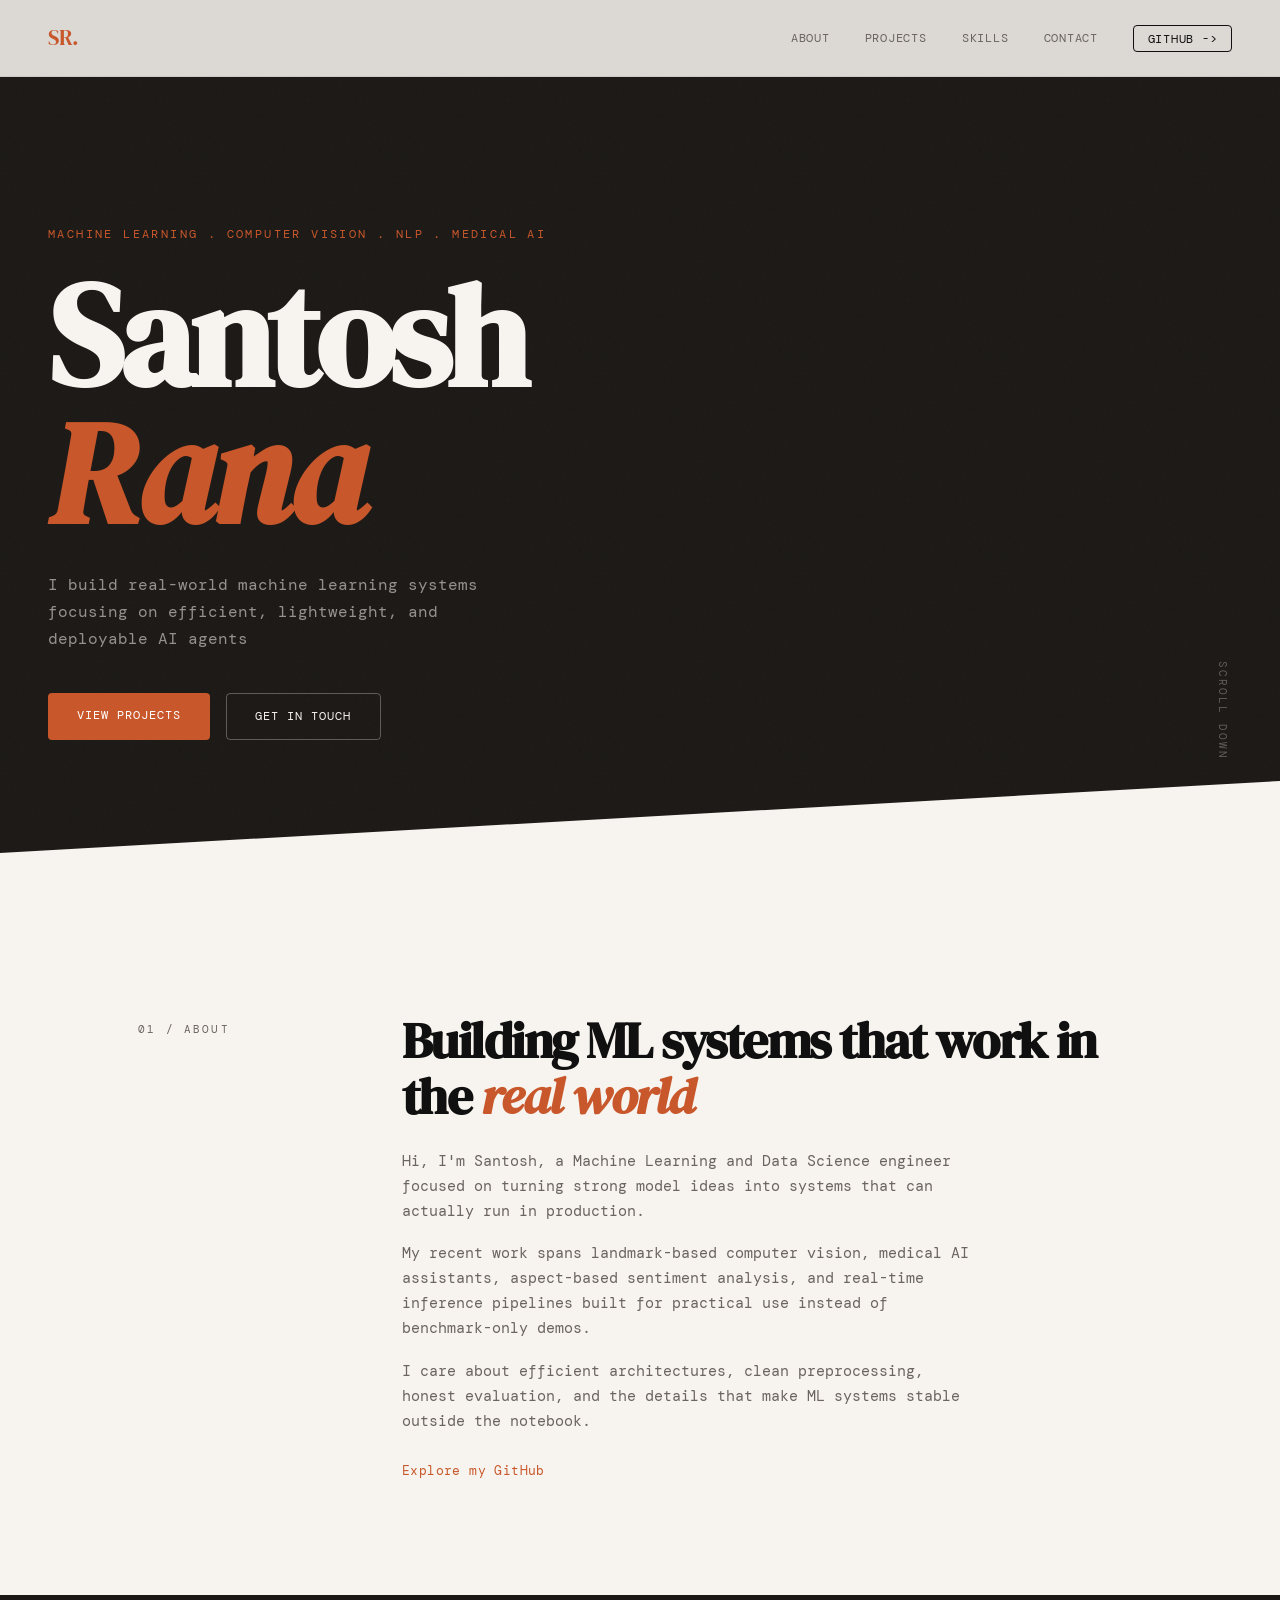
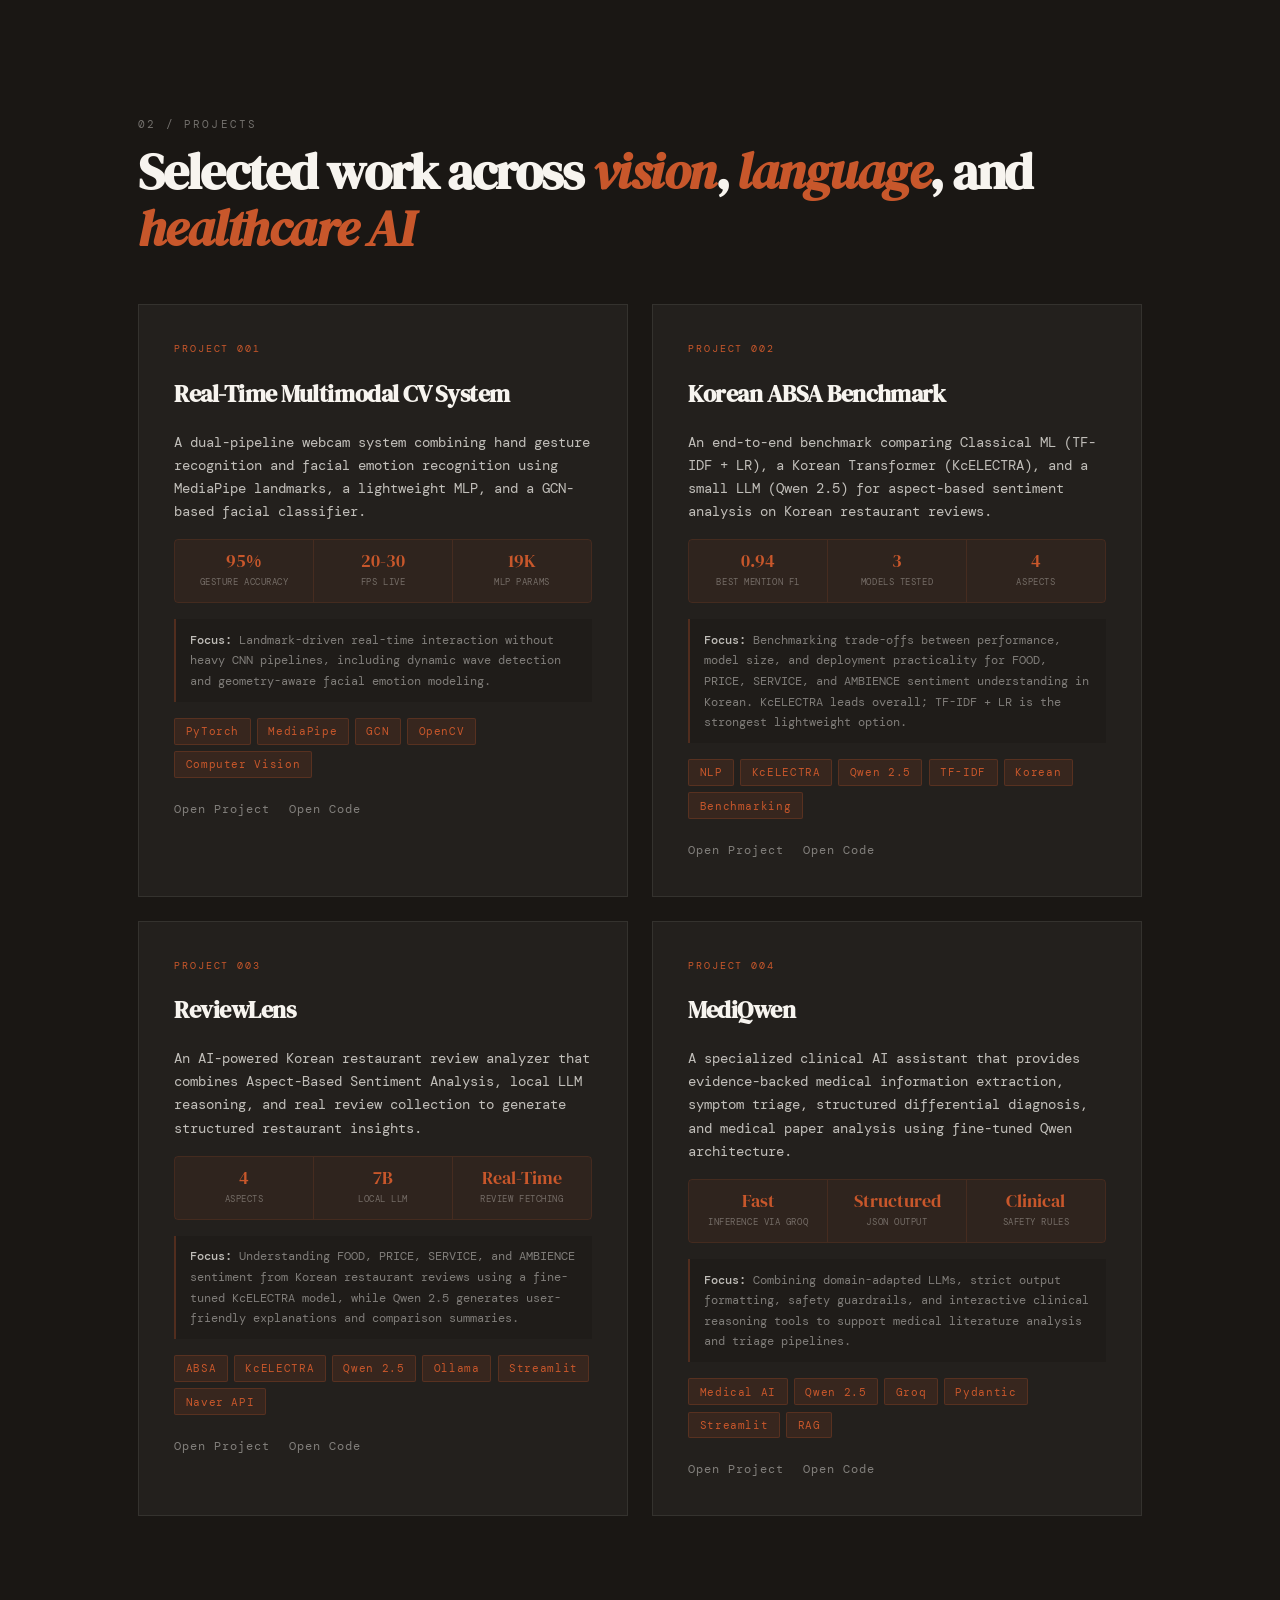
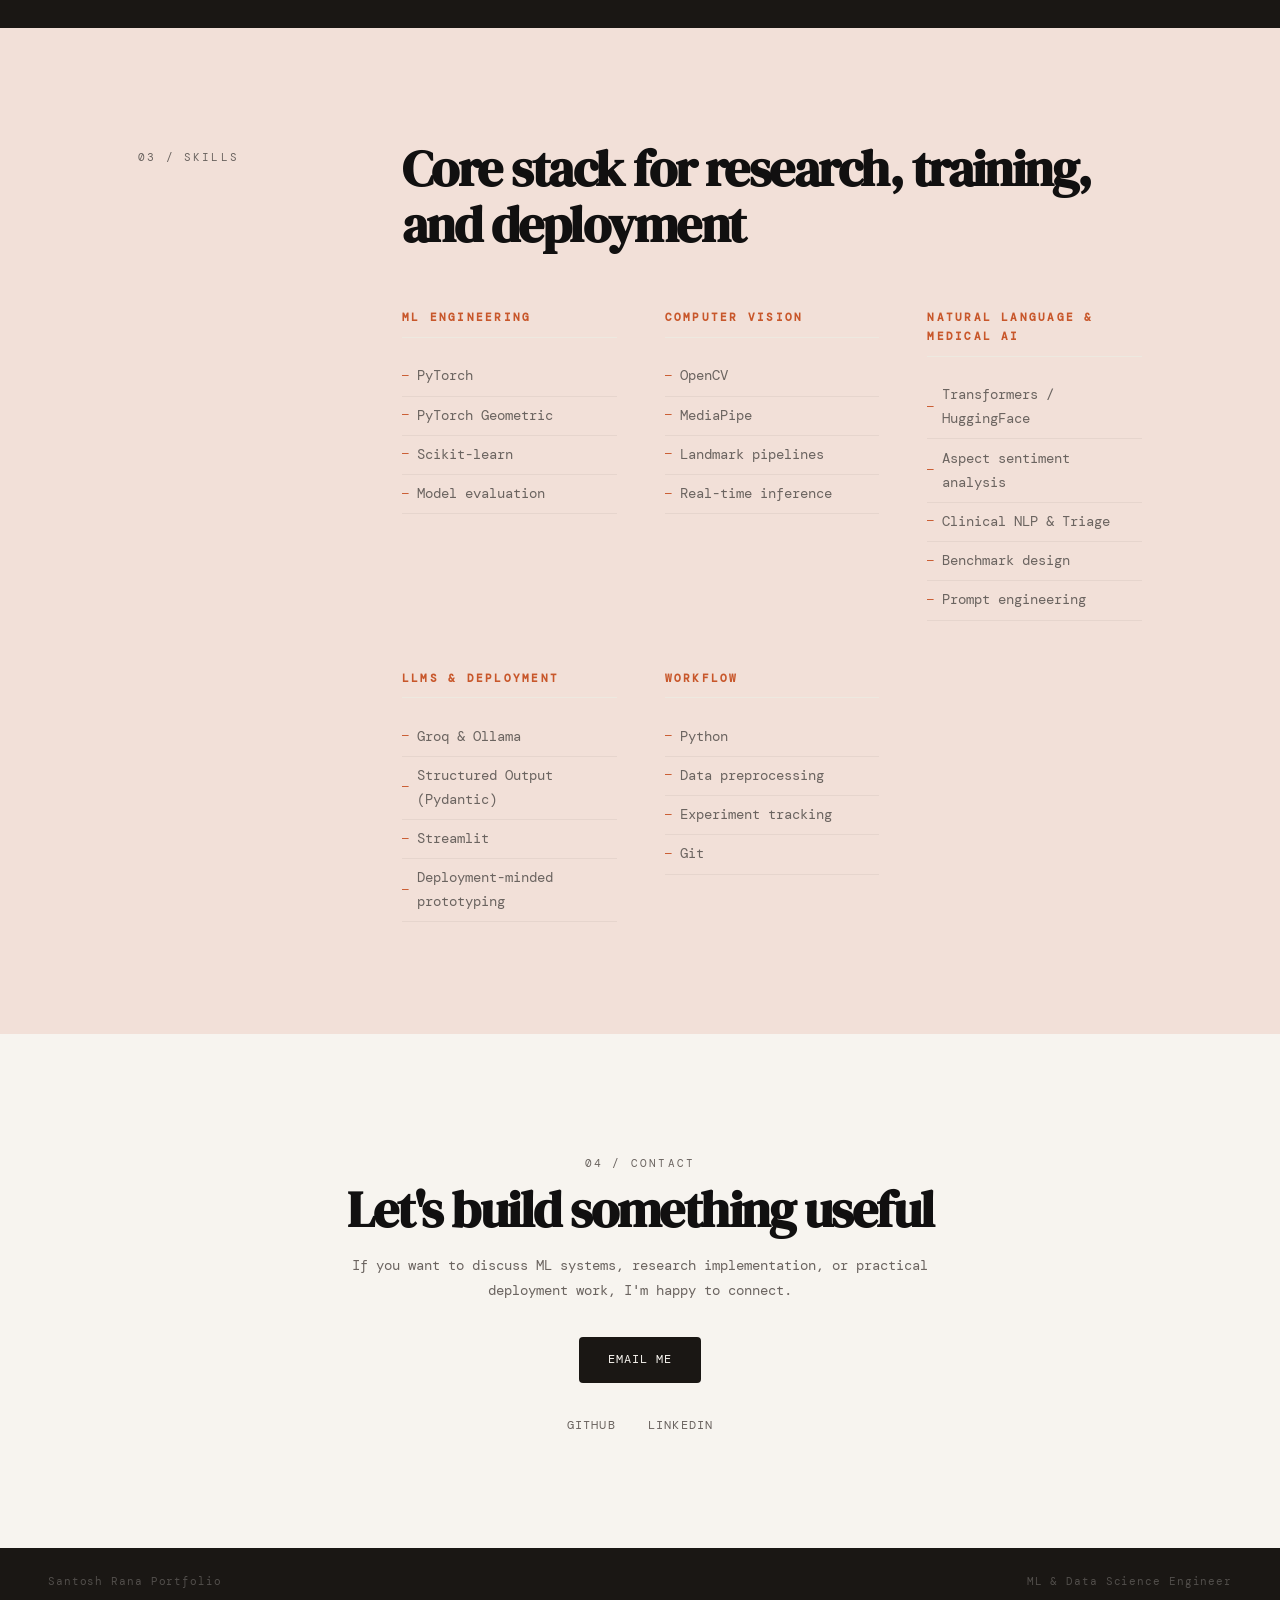
==== commit b886f688: "Enhance portfolio with Medical AI details Updated hero section and project descriptions to include M" ====
--- a/index.html
+++ b/index.html
@@ -28,14 +28,13 @@
   <section class="hero">
     <div class="hero-noise"></div>
     <div class="hero-content">
-      <p class="hero-eyebrow">Machine Learning . Computer Vision . NLP</p>
+      <p class="hero-eyebrow">Machine Learning . Computer Vision . NLP . Medical AI</p>
       <h1 class="hero-name">
         Santosh<br />
         <em>Rana</em>
       </h1>
       <p class="hero-tagline">
-        I build real-world machine learning systems
-  focusing on efficient, lightweight, and deployable solutions
+        I build real-world machine learning systems focusing on efficient, lightweight, and deployable AI agents
       </p>
       <div class="hero-cta">
         <a href="#projects" class="btn btn-primary">View Projects</a>
@@ -57,14 +56,14 @@
           into systems that can actually run in production.
         </p>
         <p>
-          My recent work spans landmark-based computer vision, multilingual aspect-based sentiment analysis,
+          My recent work spans landmark-based computer vision, medical AI assistants, aspect-based sentiment analysis,
           and real-time inference pipelines built for practical use instead of benchmark-only demos.
         </p>
         <p>
           I care about efficient architectures, clean preprocessing, honest evaluation, and the details that
           make ML systems stable outside the notebook.
         </p>
-        <a href="https://github.com/SantoshRana" class="inline-link" target="_blank" rel="noopener">
+        <a href="https://github.com/SantosRana" class="inline-link" target="_blank" rel="noopener">
           Explore my GitHub
         </a>
       </div>
@@ -74,9 +73,10 @@
   <section class="section section-dark" id="projects">
     <div class="container">
       <div class="section-label light">02 / Projects</div>
-      <h2 class="section-title light">Selected work across <em>vision</em> and <em>language</em></h2>
+      <h2 class="section-title light">Selected work across <em>vision</em>, <em>language</em>, and <em>healthcare AI</em></h2>
 
       <div class="projects-grid">
+        <!-- Project 001 -->
         <article class="project-card">
           <div class="project-num">PROJECT 001</div>
           <h3 class="project-title">Real-Time Multimodal CV System</h3>
@@ -115,6 +115,7 @@
           </div>
         </article>
 
+        <!-- Project 002 -->
         <article class="project-card">
           <div class="project-num">PROJECT 002</div>
           <h3 class="project-title">Korean ABSA Benchmark</h3>
@@ -155,7 +156,7 @@
           </div>
         </article>
 
-      <!-- Project 003 -->
+        <!-- Project 003 -->
         <article class="project-card">
           <div class="project-num">PROJECT 003</div>
           <h3 class="project-title">ReviewLens</h3>
@@ -163,7 +164,6 @@
             An AI-powered Korean restaurant review analyzer that combines Aspect-Based Sentiment Analysis,
             local LLM reasoning, and real review collection to generate structured restaurant insights.
           </p>
-        
           <div class="project-highlights">
             <div class="highlight-item">
               <span class="highlight-val">4</span>
@@ -178,13 +178,11 @@
               <span class="highlight-label">Review Fetching</span>
             </div>
           </div>
-        
           <div class="project-detail">
             <strong>Focus:</strong> Understanding FOOD, PRICE, SERVICE, and AMBIENCE sentiment from Korean
             restaurant reviews using a fine-tuned KcELECTRA model, while Qwen 2.5 generates user-friendly
             explanations and comparison summaries.
           </div>
-        
           <div class="project-tags">
             <span>ABSA</span>
             <span>KcELECTRA</span>
@@ -193,15 +191,55 @@
             <span>Streamlit</span>
             <span>Naver API</span>
           </div>
-        
           <div class="project-links">
             <a href="project-reviewlens.html">Open Project</a>
             <a href="https://github.com/SantosRana/ReviewLens" target="_blank" rel="noopener">Open Code</a>
           </div>
-      </article>
-    </div>
-  </div>
-</section>
+        </article>
+
+        <!-- Project 004 -->
+        <article class="project-card">
+          <div class="project-num">PROJECT 004</div>
+          <h3 class="project-title">MediQwen</h3>
+          <p class="project-desc">
+            A specialized clinical AI assistant that provides evidence-backed medical information extraction,
+            symptom triage, structured differential diagnosis, and medical paper analysis using fine-tuned Qwen architecture.
+          </p>
+          <div class="project-highlights">
+            <div class="highlight-item">
+              <span class="highlight-val">Fast</span>
+              <span class="highlight-label">Inference via Groq</span>
+            </div>
+            <div class="highlight-item">
+              <span class="highlight-val">Structured</span>
+              <span class="highlight-label">JSON Output</span>
+            </div>
+            <div class="highlight-item">
+              <span class="highlight-val">Clinical</span>
+              <span class="highlight-label">Safety Rules</span>
+            </div>
+          </div>
+          <div class="project-detail">
+            <strong>Focus:</strong> Combining domain-adapted LLMs, strict output formatting, safety guardrails,
+            and interactive clinical reasoning tools to support medical literature analysis and triage pipelines.
+          </div>
+          <div class="project-tags">
+            <span>Medical AI</span>
+            <span>Qwen 2.5</span>
+            <span>Groq</span>
+            <span>Pydantic</span>
+            <span>Streamlit</span>
+            <span>RAG</span>
+          </div>
+          <div class="project-links">
+            <a href="project-mediqwen.html">Open Project</a>
+            <a href="https://github.com/SantosRana/MediQwen" target="_blank" rel="noopener">Open Code</a>
+          </div>
+        </article>
+
+      </div>
+    </div>
+  </section>
 
   <section class="section section-accent" id="skills">
     <div class="container two-col">
@@ -215,7 +253,6 @@
               <li>PyTorch</li>
               <li>PyTorch Geometric</li>
               <li>Scikit-learn</li>
-              <li>AdamW / optimizers</li>
               <li>Model evaluation</li>
             </ul>
           </div>
@@ -229,21 +266,21 @@
             </ul>
           </div>
           <div class="skill-group">
-            <h4>Natural Language</h4>
-            <ul>
-              <li>Transformers</li>
-              <li>HuggingFace</li>
+            <h4>Natural Language & Medical AI</h4>
+            <ul>
+              <li>Transformers / HuggingFace</li>
               <li>Aspect sentiment analysis</li>
+              <li>Clinical NLP & Triage</li>
               <li>Benchmark design</li>
-              <li>Prompt evaluation</li>
+              <li>Prompt engineering</li>
             </ul>
           </div>
           <div class="skill-group">
             <h4>LLMs & Deployment</h4>
             <ul>
-              <li>Ollama</li>
+              <li>Groq & Ollama</li>
+              <li>Structured Output (Pydantic)</li>
               <li>Streamlit</li>
-              <li>Few-shot prompting</li>
               <li>Deployment-minded prototyping</li>
             </ul>
           </div>
@@ -271,7 +308,6 @@
           I'm happy to connect.
         </p>
         <a href="mailto:ranasantosh173@gmail.com" class="btn btn-dark">Email Me</a>
-        <a href="santosh_resume.pdf" class="btn btn-dark" download style="margin-left:1rem;">Download CV ↓</a>
         <div class="contact-links">
           <a href="https://github.com/SantosRana" target="_blank" rel="noopener">GitHub</a>
           <a href="https://www.linkedin.com/in/santosh-rana-6968612ab" target="_blank" rel="noopener">LinkedIn</a>
@@ -282,4 +318,7 @@
 
   <footer class="footer">
     <span>Santosh Rana Portfolio</span>
-    <span>ML
+    <span>ML & Data Science Engineer</span>
+  </footer>
+</body>
+</html>
--- a/style.css
+++ b/style.css
@@ -257,7 +257,7 @@
 .projects-grid {
   display: grid;
   grid-template-columns: repeat(auto-fit, minmax(320px, 1fr));
-  gap: 2px;
+  gap: 1.5rem;
   margin-top: 3rem;
 }
 
@@ -300,13 +300,14 @@
 
 .project-desc {
   font-size: 0.85rem;
-  color: rgba(247,244,239,0.55);
+  color: rgba(247,244,239,0.75);
   line-height: 1.7;
 }
 
 /* Stats row */
 .project-highlights {
   display: flex;
+  flex-wrap: wrap;
   gap: 0;
   border: 1px solid rgba(200,87,43,0.2);
   border-radius: var(--radius);
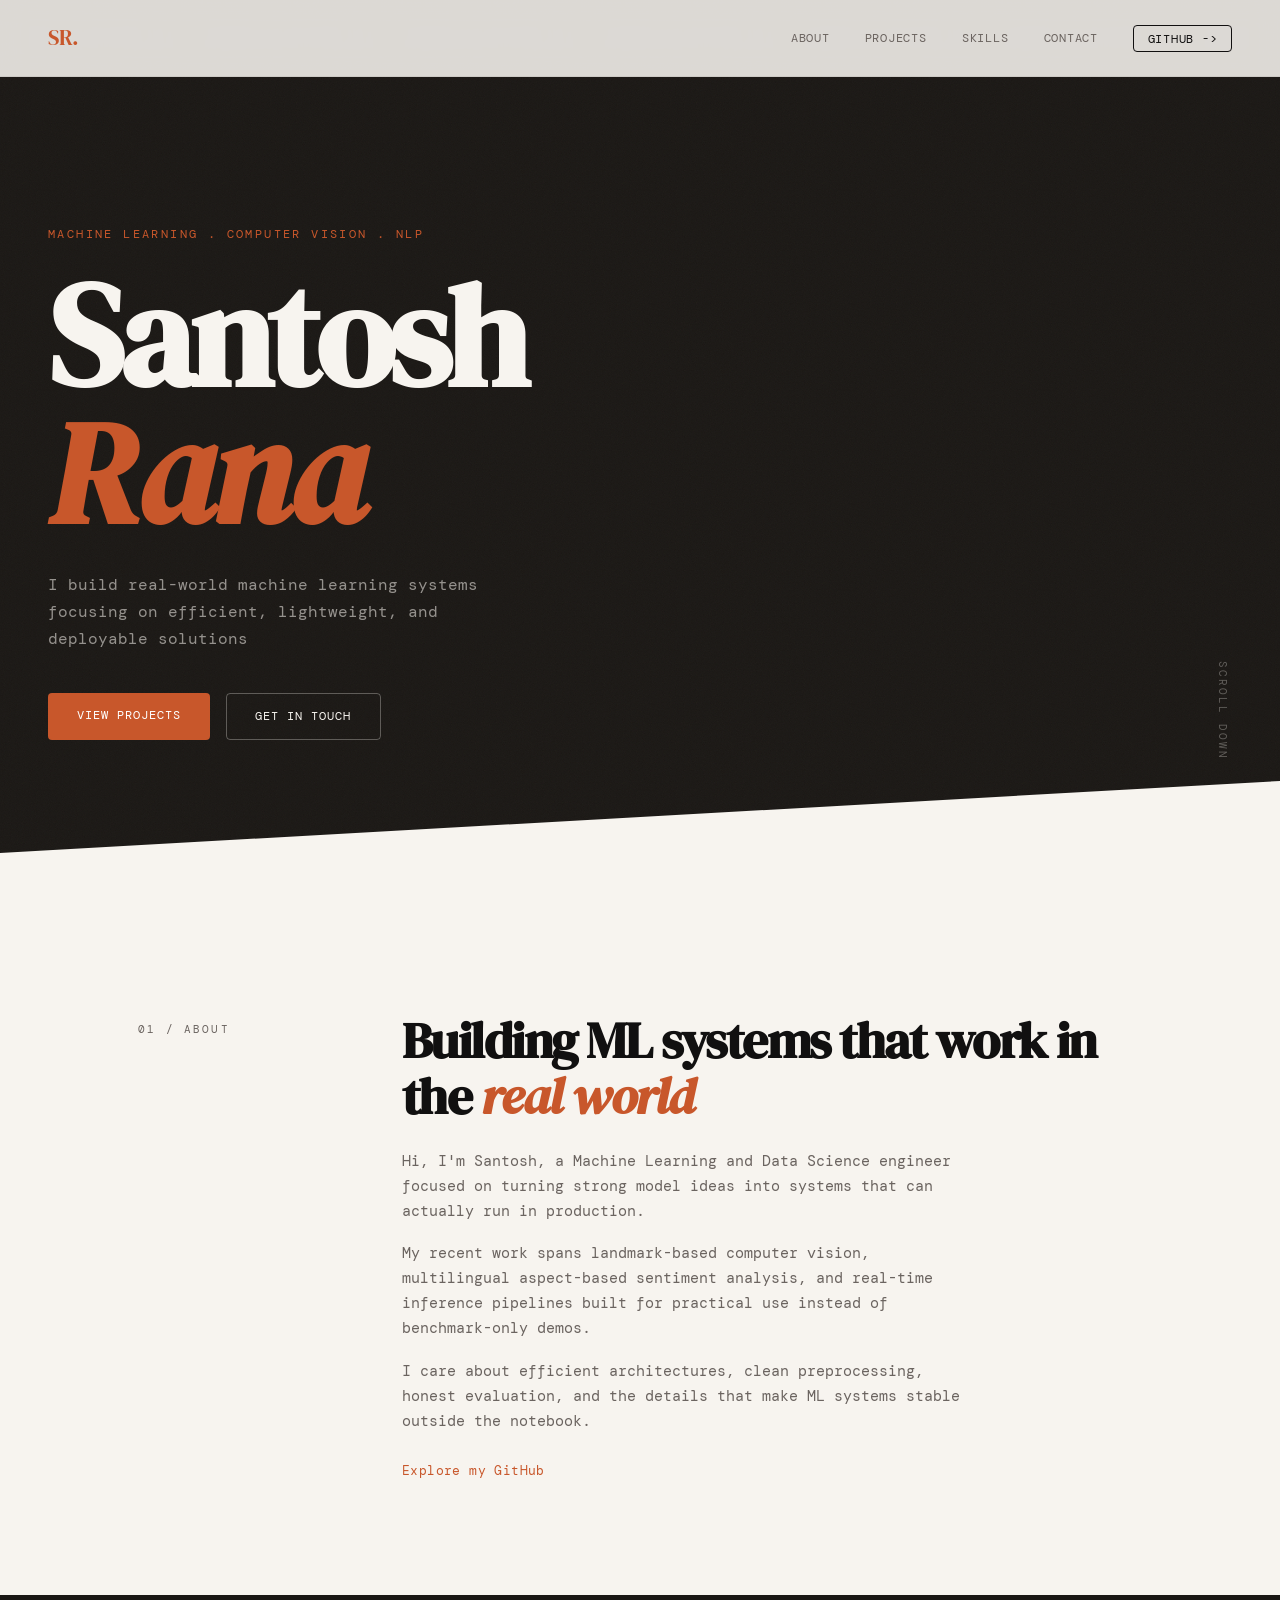
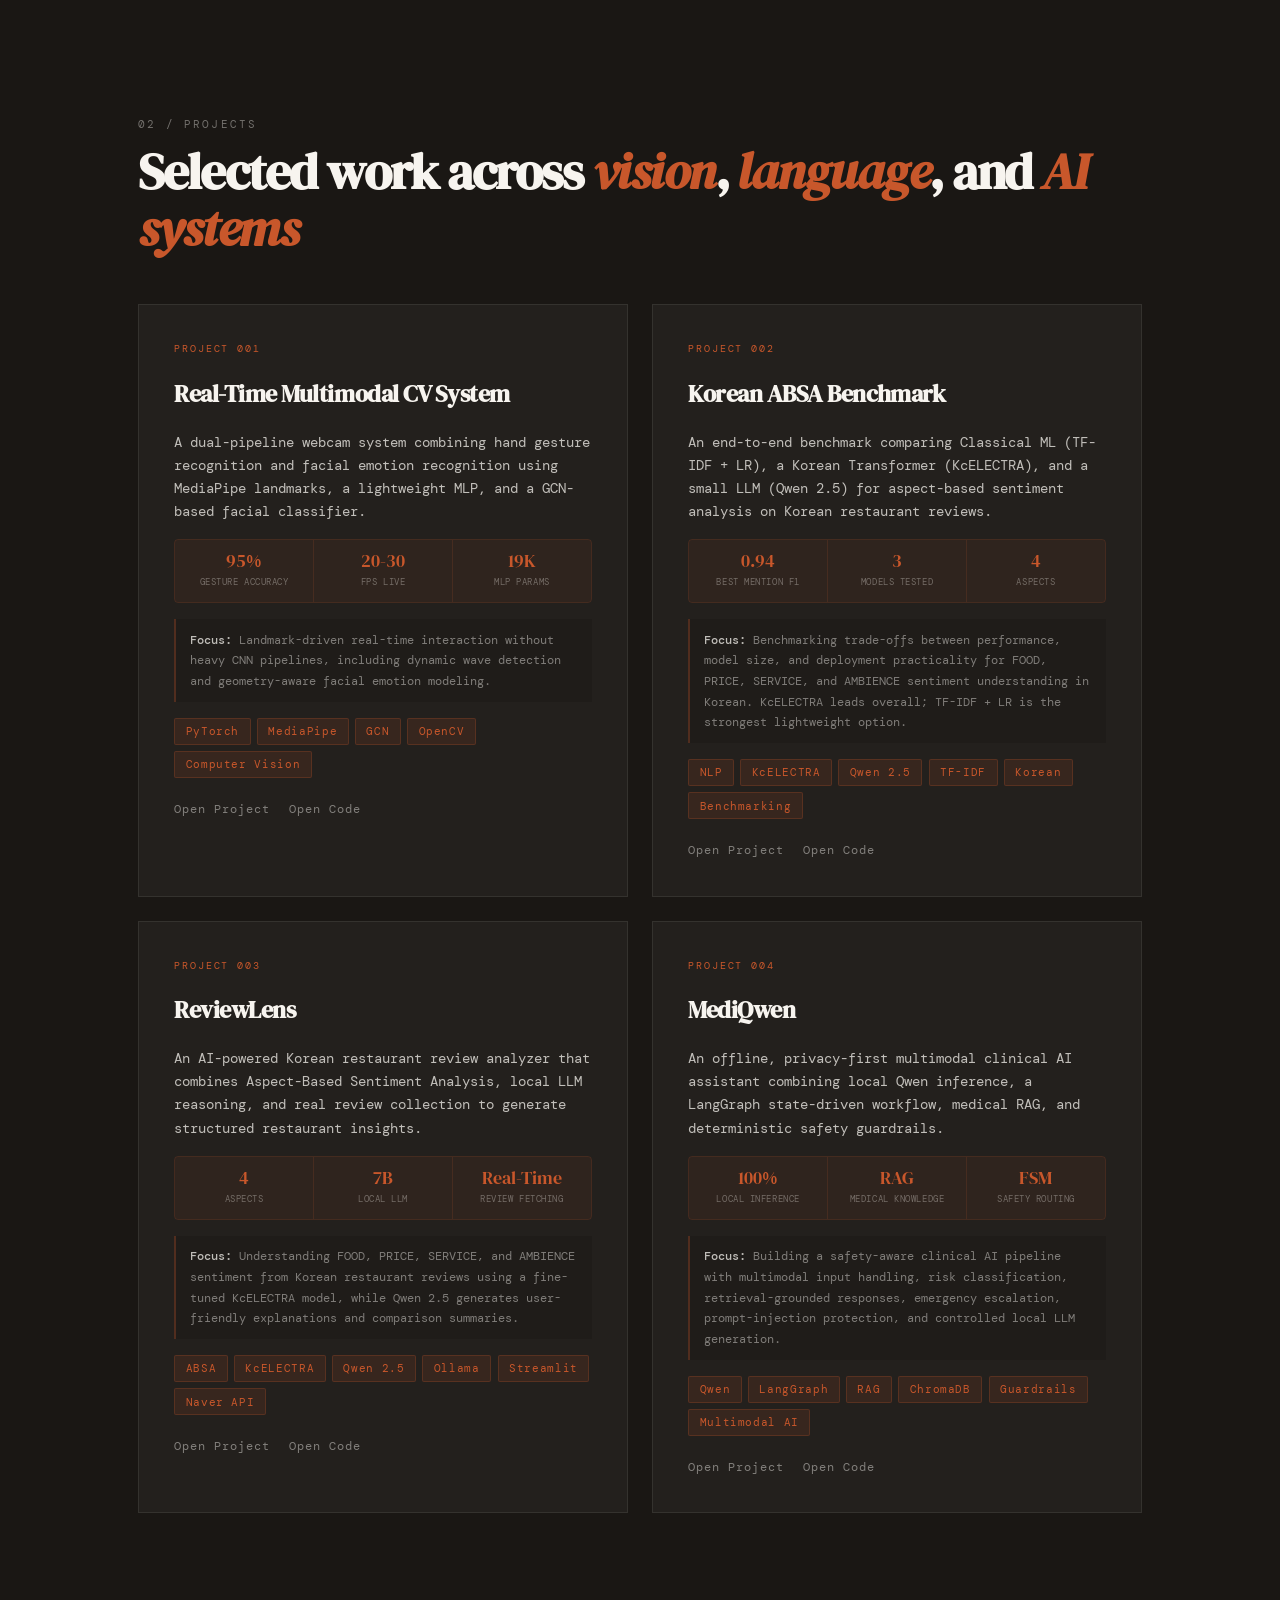
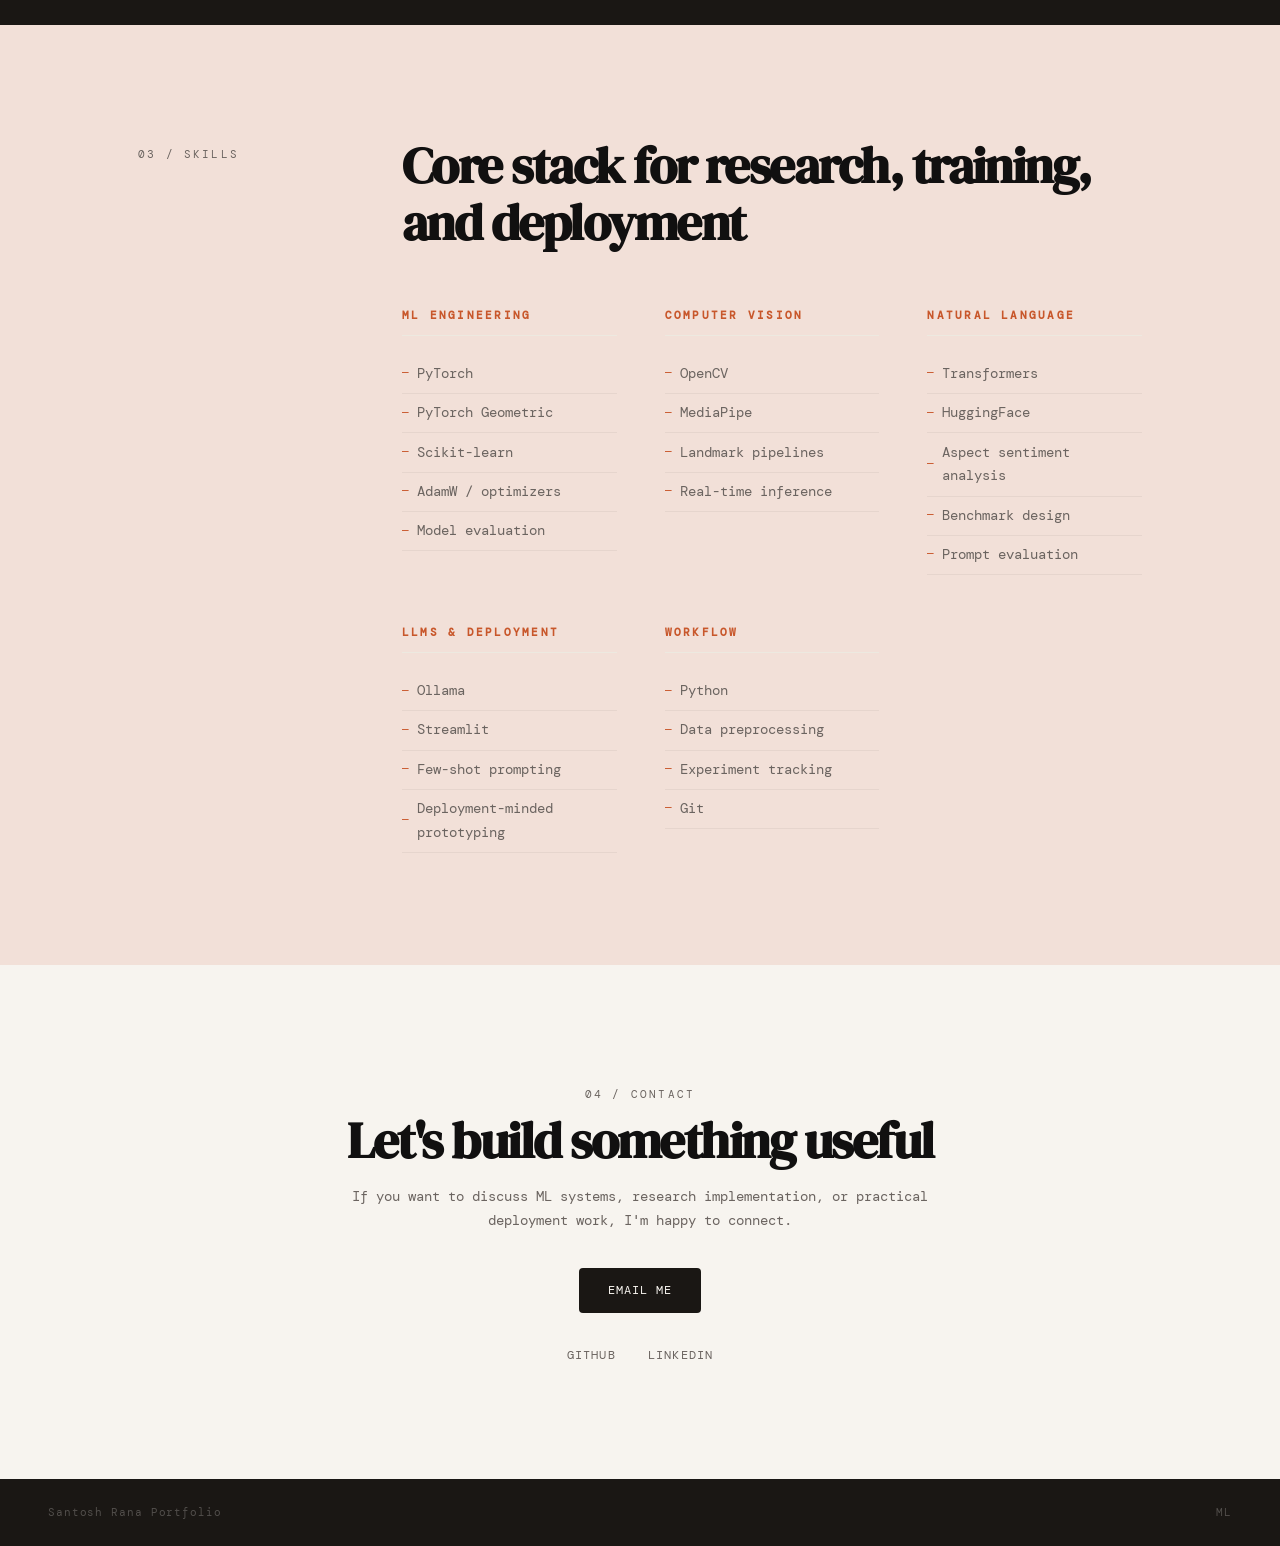
==== commit 6dc9f769: "Refine content and links in index.html Updated hero section text and project descriptions for clarit" ====
--- a/index.html
+++ b/index.html
@@ -28,13 +28,14 @@
   <section class="hero">
     <div class="hero-noise"></div>
     <div class="hero-content">
-      <p class="hero-eyebrow">Machine Learning . Computer Vision . NLP . Medical AI</p>
+      <p class="hero-eyebrow">Machine Learning . Computer Vision . NLP</p>
       <h1 class="hero-name">
         Santosh<br />
         <em>Rana</em>
       </h1>
       <p class="hero-tagline">
-        I build real-world machine learning systems focusing on efficient, lightweight, and deployable AI agents
+        I build real-world machine learning systems
+  focusing on efficient, lightweight, and deployable solutions
       </p>
       <div class="hero-cta">
         <a href="#projects" class="btn btn-primary">View Projects</a>
@@ -56,14 +57,14 @@
           into systems that can actually run in production.
         </p>
         <p>
-          My recent work spans landmark-based computer vision, medical AI assistants, aspect-based sentiment analysis,
+          My recent work spans landmark-based computer vision, multilingual aspect-based sentiment analysis,
           and real-time inference pipelines built for practical use instead of benchmark-only demos.
         </p>
         <p>
           I care about efficient architectures, clean preprocessing, honest evaluation, and the details that
           make ML systems stable outside the notebook.
         </p>
-        <a href="https://github.com/SantosRana" class="inline-link" target="_blank" rel="noopener">
+        <a href="https://github.com/SantoshRana" class="inline-link" target="_blank" rel="noopener">
           Explore my GitHub
         </a>
       </div>
@@ -73,10 +74,9 @@
   <section class="section section-dark" id="projects">
     <div class="container">
       <div class="section-label light">02 / Projects</div>
-      <h2 class="section-title light">Selected work across <em>vision</em>, <em>language</em>, and <em>healthcare AI</em></h2>
+      <h2 class="section-title light">Selected work across <em>vision</em>, <em>language</em>, and <em>AI systems</em></h2>
 
       <div class="projects-grid">
-        <!-- Project 001 -->
         <article class="project-card">
           <div class="project-num">PROJECT 001</div>
           <h3 class="project-title">Real-Time Multimodal CV System</h3>
@@ -115,7 +115,6 @@
           </div>
         </article>
 
-        <!-- Project 002 -->
         <article class="project-card">
           <div class="project-num">PROJECT 002</div>
           <h3 class="project-title">Korean ABSA Benchmark</h3>
@@ -156,7 +155,7 @@
           </div>
         </article>
 
-        <!-- Project 003 -->
+      <!-- Project 003 -->
         <article class="project-card">
           <div class="project-num">PROJECT 003</div>
           <h3 class="project-title">ReviewLens</h3>
@@ -164,6 +163,7 @@
             An AI-powered Korean restaurant review analyzer that combines Aspect-Based Sentiment Analysis,
             local LLM reasoning, and real review collection to generate structured restaurant insights.
           </p>
+        
           <div class="project-highlights">
             <div class="highlight-item">
               <span class="highlight-val">4</span>
@@ -178,11 +178,13 @@
               <span class="highlight-label">Review Fetching</span>
             </div>
           </div>
+        
           <div class="project-detail">
             <strong>Focus:</strong> Understanding FOOD, PRICE, SERVICE, and AMBIENCE sentiment from Korean
             restaurant reviews using a fine-tuned KcELECTRA model, while Qwen 2.5 generates user-friendly
             explanations and comparison summaries.
           </div>
+        
           <div class="project-tags">
             <span>ABSA</span>
             <span>KcELECTRA</span>
@@ -191,6 +193,7 @@
             <span>Streamlit</span>
             <span>Naver API</span>
           </div>
+        
           <div class="project-links">
             <a href="project-reviewlens.html">Open Project</a>
             <a href="https://github.com/SantosRana/ReviewLens" target="_blank" rel="noopener">Open Code</a>
@@ -202,41 +205,45 @@
           <div class="project-num">PROJECT 004</div>
           <h3 class="project-title">MediQwen</h3>
           <p class="project-desc">
-            A specialized clinical AI assistant that provides evidence-backed medical information extraction,
-            symptom triage, structured differential diagnosis, and medical paper analysis using fine-tuned Qwen architecture.
+            An offline, privacy-first multimodal clinical AI assistant combining local Qwen inference,
+            a LangGraph state-driven workflow, medical RAG, and deterministic safety guardrails.
           </p>
+
           <div class="project-highlights">
             <div class="highlight-item">
-              <span class="highlight-val">Fast</span>
-              <span class="highlight-label">Inference via Groq</span>
-            </div>
-            <div class="highlight-item">
-              <span class="highlight-val">Structured</span>
-              <span class="highlight-label">JSON Output</span>
-            </div>
-            <div class="highlight-item">
-              <span class="highlight-val">Clinical</span>
-              <span class="highlight-label">Safety Rules</span>
-            </div>
-          </div>
+              <span class="highlight-val">100%</span>
+              <span class="highlight-label">Local Inference</span>
+            </div>
+            <div class="highlight-item">
+              <span class="highlight-val">RAG</span>
+              <span class="highlight-label">Medical Knowledge</span>
+            </div>
+            <div class="highlight-item">
+              <span class="highlight-val">FSM</span>
+              <span class="highlight-label">Safety Routing</span>
+            </div>
+          </div>
+
           <div class="project-detail">
-            <strong>Focus:</strong> Combining domain-adapted LLMs, strict output formatting, safety guardrails,
-            and interactive clinical reasoning tools to support medical literature analysis and triage pipelines.
-          </div>
+            <strong>Focus:</strong> Building a safety-aware clinical AI pipeline with multimodal input handling,
+            risk classification, retrieval-grounded responses, emergency escalation, prompt-injection protection,
+            and controlled local LLM generation.
+          </div>
+
           <div class="project-tags">
-            <span>Medical AI</span>
-            <span>Qwen 2.5</span>
-            <span>Groq</span>
-            <span>Pydantic</span>
-            <span>Streamlit</span>
+            <span>Qwen</span>
+            <span>LangGraph</span>
             <span>RAG</span>
-          </div>
+            <span>ChromaDB</span>
+            <span>Guardrails</span>
+            <span>Multimodal AI</span>
+          </div>
+
           <div class="project-links">
             <a href="project-mediqwen.html">Open Project</a>
             <a href="https://github.com/SantosRana/MediQwen" target="_blank" rel="noopener">Open Code</a>
           </div>
         </article>
-
       </div>
     </div>
   </section>
@@ -253,6 +260,7 @@
               <li>PyTorch</li>
               <li>PyTorch Geometric</li>
               <li>Scikit-learn</li>
+              <li>AdamW / optimizers</li>
               <li>Model evaluation</li>
             </ul>
           </div>
@@ -266,21 +274,21 @@
             </ul>
           </div>
           <div class="skill-group">
-            <h4>Natural Language & Medical AI</h4>
-            <ul>
-              <li>Transformers / HuggingFace</li>
+            <h4>Natural Language</h4>
+            <ul>
+              <li>Transformers</li>
+              <li>HuggingFace</li>
               <li>Aspect sentiment analysis</li>
-              <li>Clinical NLP & Triage</li>
               <li>Benchmark design</li>
-              <li>Prompt engineering</li>
+              <li>Prompt evaluation</li>
             </ul>
           </div>
           <div class="skill-group">
             <h4>LLMs & Deployment</h4>
             <ul>
-              <li>Groq & Ollama</li>
-              <li>Structured Output (Pydantic)</li>
+              <li>Ollama</li>
               <li>Streamlit</li>
+              <li>Few-shot prompting</li>
               <li>Deployment-minded prototyping</li>
             </ul>
           </div>
@@ -318,7 +326,4 @@
 
   <footer class="footer">
     <span>Santosh Rana Portfolio</span>
-    <span>ML & Data Science Engineer</span>
-  </footer>
-</body>
-</html>
+    <span>ML
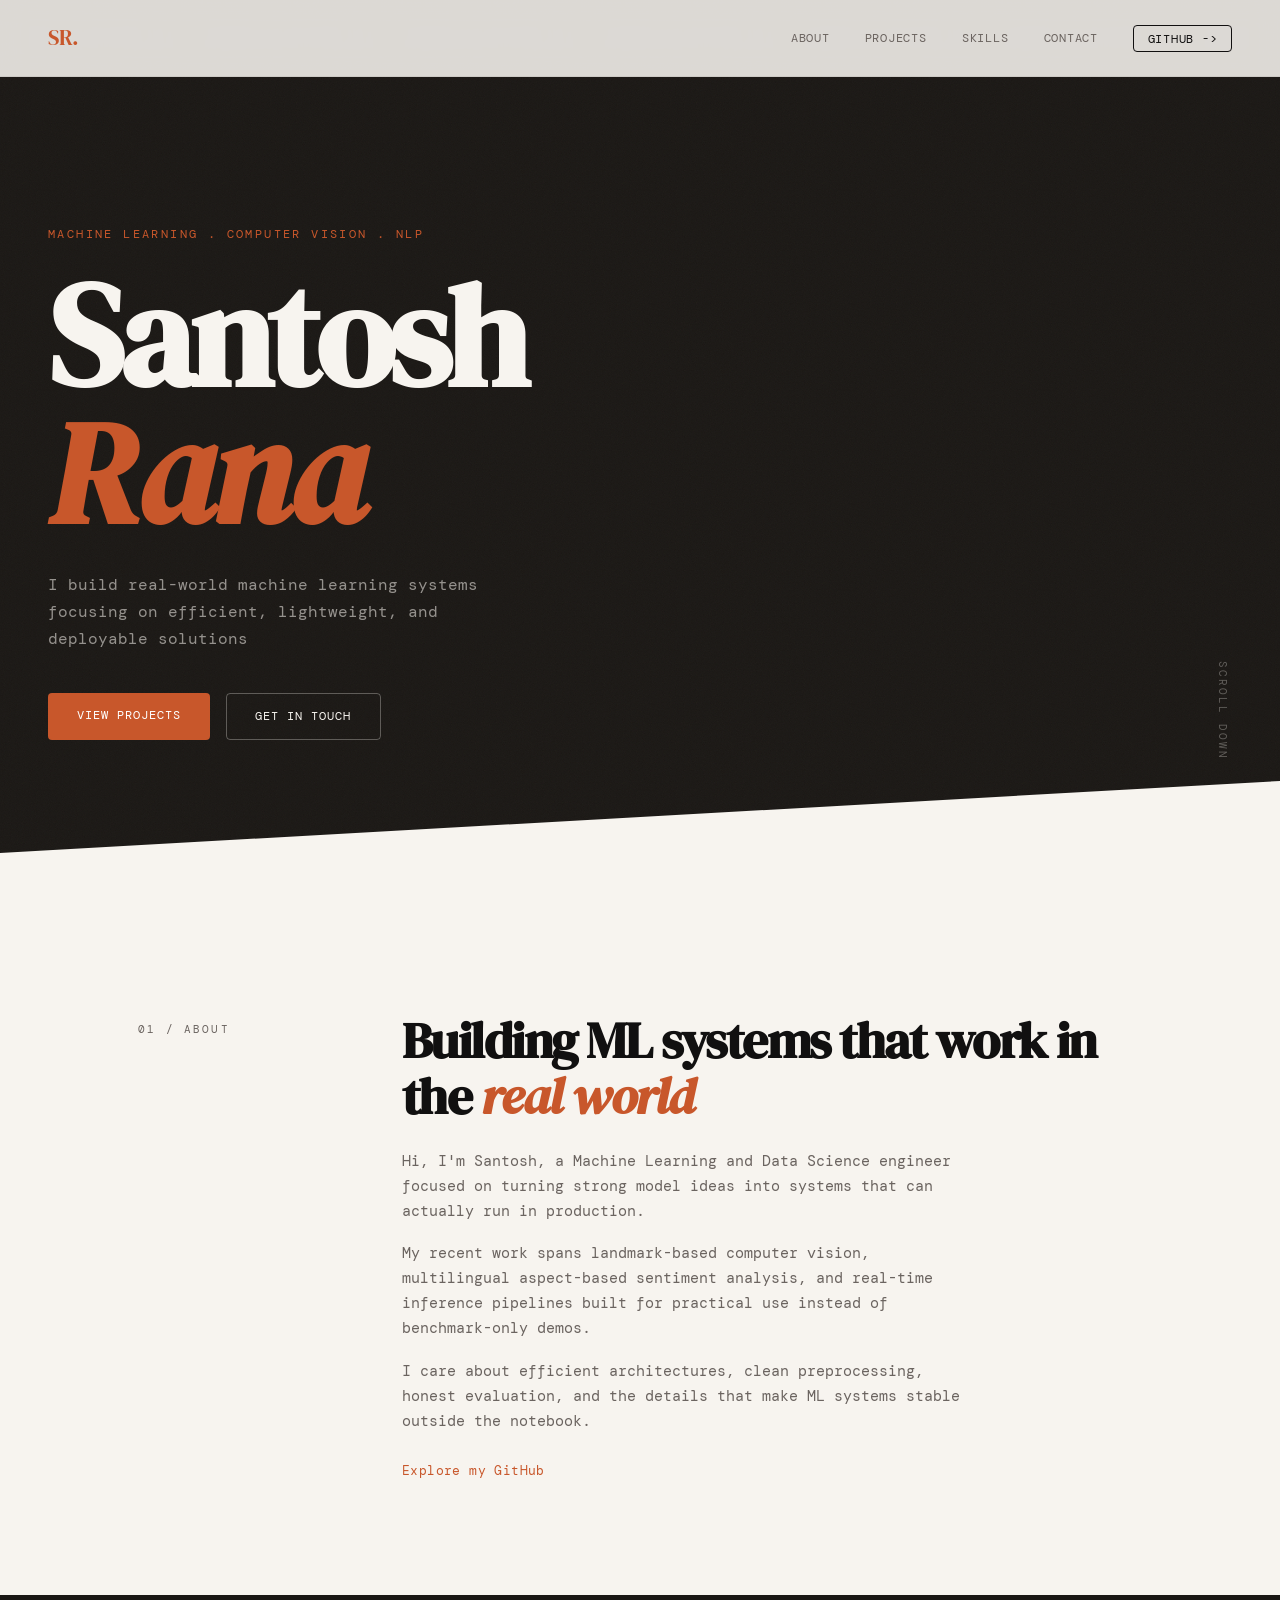
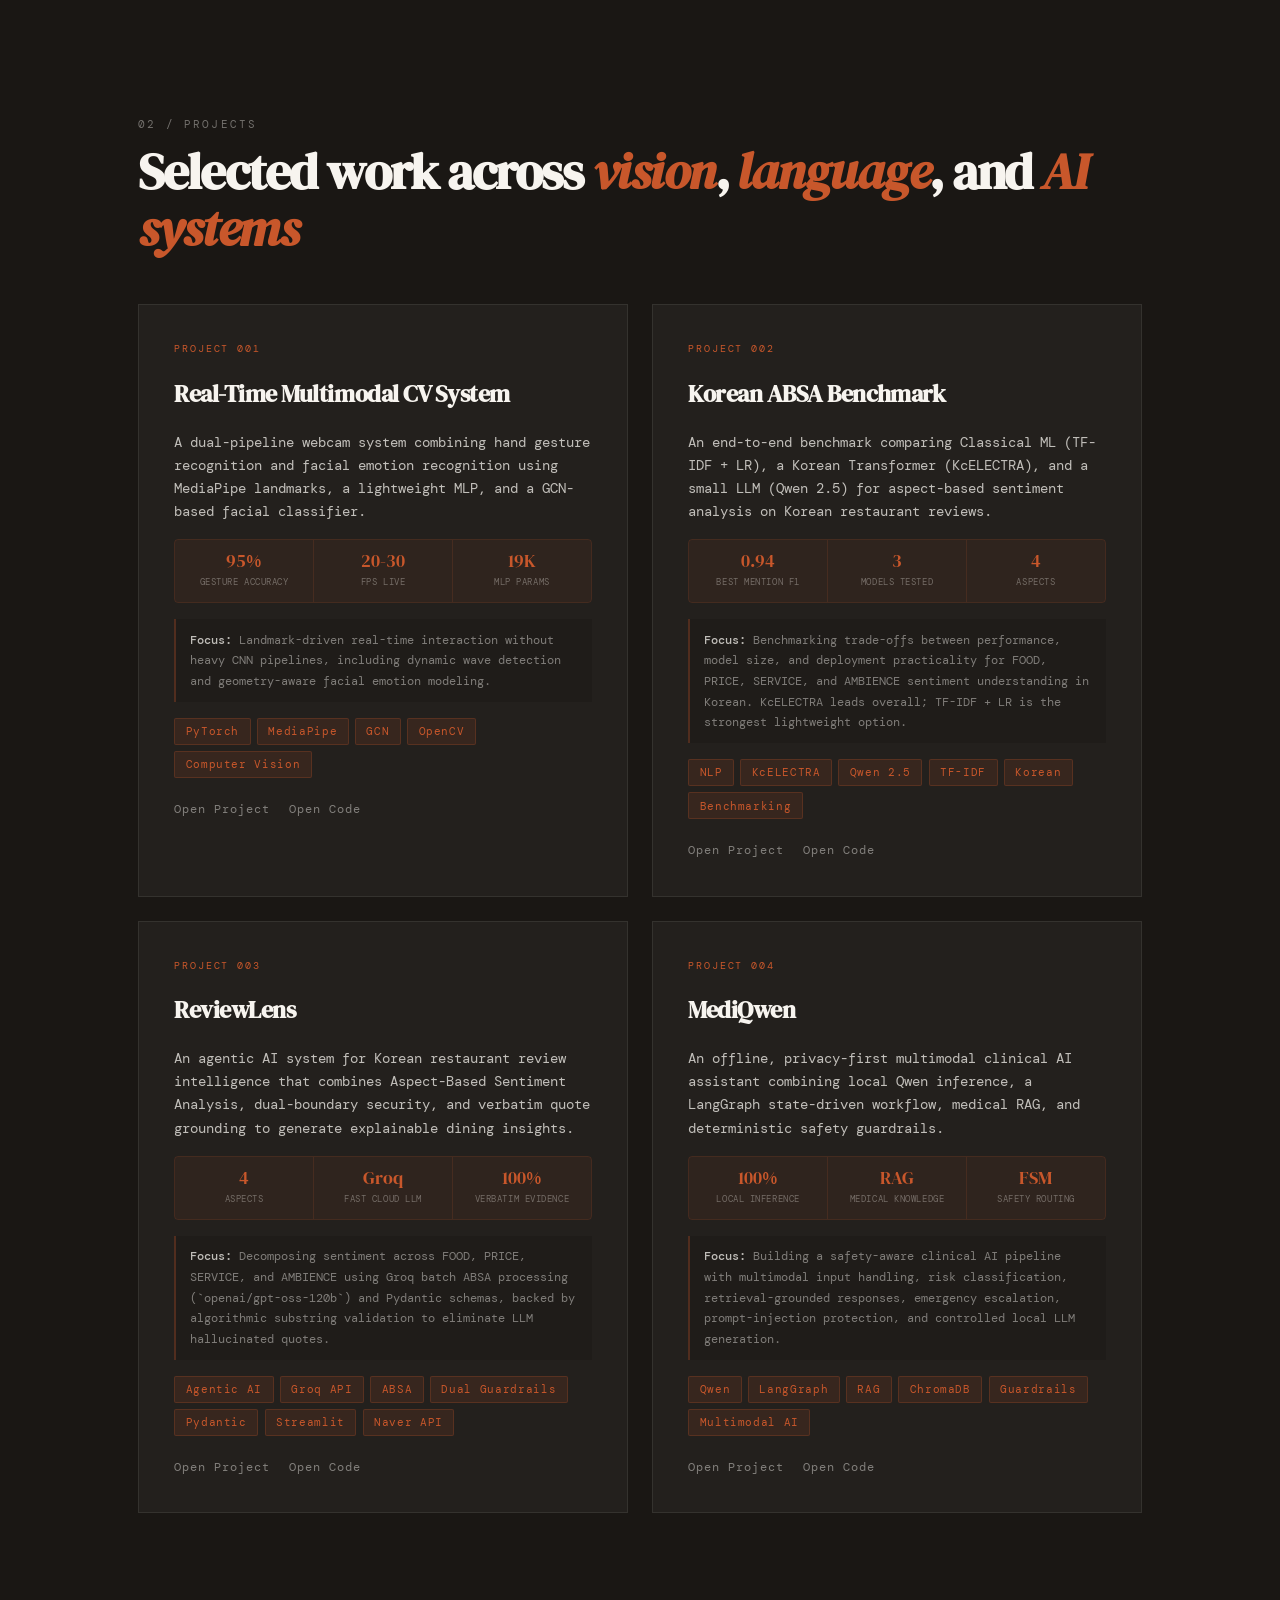
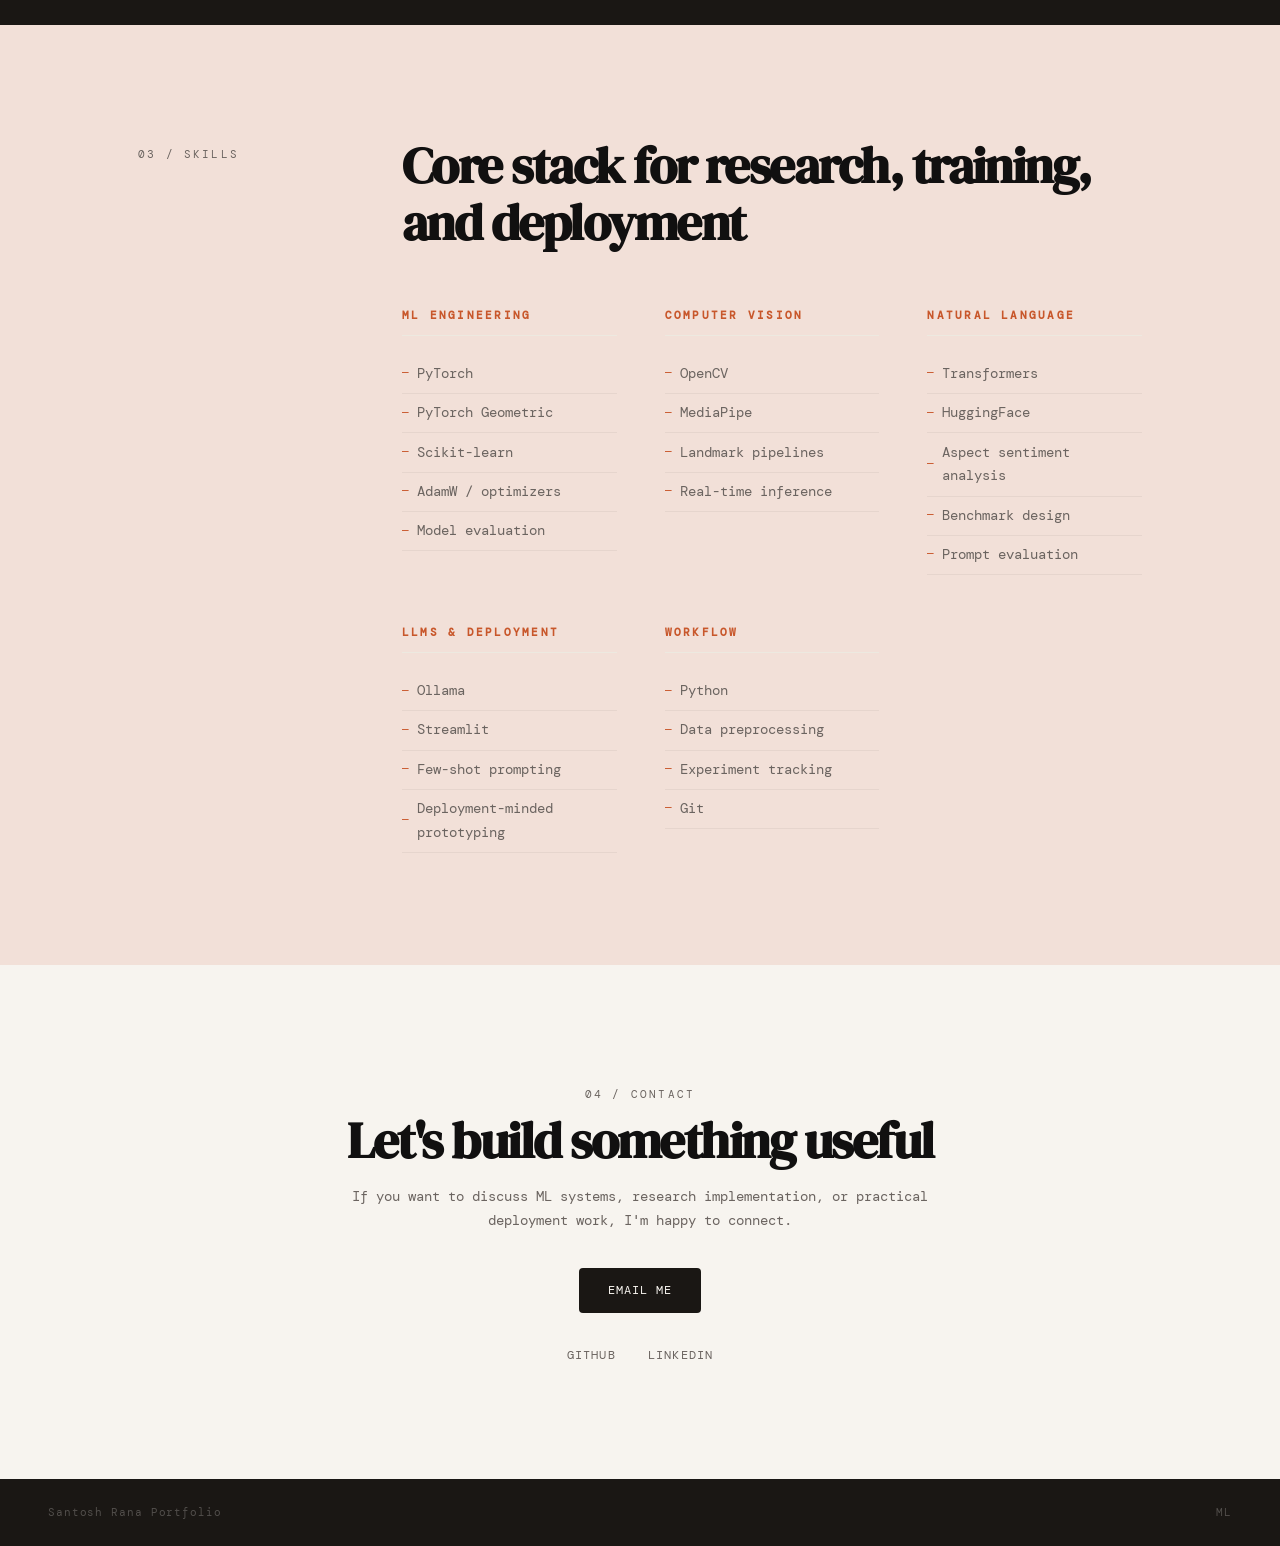
==== commit 2afd9572: "Update index.html" ====
--- a/index.html
+++ b/index.html
@@ -156,49 +156,50 @@
         </article>
 
       <!-- Project 003 -->
-        <article class="project-card">
-          <div class="project-num">PROJECT 003</div>
-          <h3 class="project-title">ReviewLens</h3>
-          <p class="project-desc">
-            An AI-powered Korean restaurant review analyzer that combines Aspect-Based Sentiment Analysis,
-            local LLM reasoning, and real review collection to generate structured restaurant insights.
-          </p>
-        
-          <div class="project-highlights">
-            <div class="highlight-item">
-              <span class="highlight-val">4</span>
-              <span class="highlight-label">Aspects</span>
-            </div>
-            <div class="highlight-item">
-              <span class="highlight-val">7B</span>
-              <span class="highlight-label">Local LLM</span>
-            </div>
-            <div class="highlight-item">
-              <span class="highlight-val">Real-Time</span>
-              <span class="highlight-label">Review Fetching</span>
-            </div>
-          </div>
-        
-          <div class="project-detail">
-            <strong>Focus:</strong> Understanding FOOD, PRICE, SERVICE, and AMBIENCE sentiment from Korean
-            restaurant reviews using a fine-tuned KcELECTRA model, while Qwen 2.5 generates user-friendly
-            explanations and comparison summaries.
-          </div>
-        
-          <div class="project-tags">
-            <span>ABSA</span>
-            <span>KcELECTRA</span>
-            <span>Qwen 2.5</span>
-            <span>Ollama</span>
-            <span>Streamlit</span>
-            <span>Naver API</span>
-          </div>
-        
-          <div class="project-links">
-            <a href="project-reviewlens.html">Open Project</a>
-            <a href="https://github.com/SantosRana/ReviewLens" target="_blank" rel="noopener">Open Code</a>
-          </div>
-        </article>
+      <article class="project-card">
+        <div class="project-num">PROJECT 003</div>
+        <h3 class="project-title">ReviewLens</h3>
+        <p class="project-desc">
+          An agentic AI system for Korean restaurant review intelligence that combines Aspect-Based Sentiment Analysis,
+          dual-boundary security, and verbatim quote grounding to generate explainable dining insights.
+        </p>
+       
+        <div class="project-highlights">
+          <div class="highlight-item">
+            <span class="highlight-val">4</span>
+            <span class="highlight-label">Aspects</span>
+          </div>
+          <div class="highlight-item">
+            <span class="highlight-val">Groq</span>
+            <span class="highlight-label">Fast Cloud LLM</span>
+          </div>
+          <div class="highlight-item">
+            <span class="highlight-val">100%</span>
+            <span class="highlight-label">Verbatim Evidence</span>
+          </div>
+        </div>
+       
+        <div class="project-detail">
+          <strong>Focus:</strong> Decomposing sentiment across FOOD, PRICE, SERVICE, and AMBIENCE using Groq batch 
+          ABSA processing (`openai/gpt-oss-120b`) and Pydantic schemas, backed by algorithmic substring validation to 
+          eliminate LLM hallucinated quotes.
+        </div>
+       
+        <div class="project-tags">
+          <span>Agentic AI</span>
+          <span>Groq API</span>
+          <span>ABSA</span>
+          <span>Dual Guardrails</span>
+          <span>Pydantic</span>
+          <span>Streamlit</span>
+          <span>Naver API</span>
+        </div>
+       
+        <div class="project-links">
+          <a href="project-reviewlens.html">Open Project</a>
+          <a href="https://github.com/SantosRana/ReviewLens" target="_blank" rel="noopener">Open Code</a>
+        </div>
+      </article>
 
         <!-- Project 004 -->
         <article class="project-card">
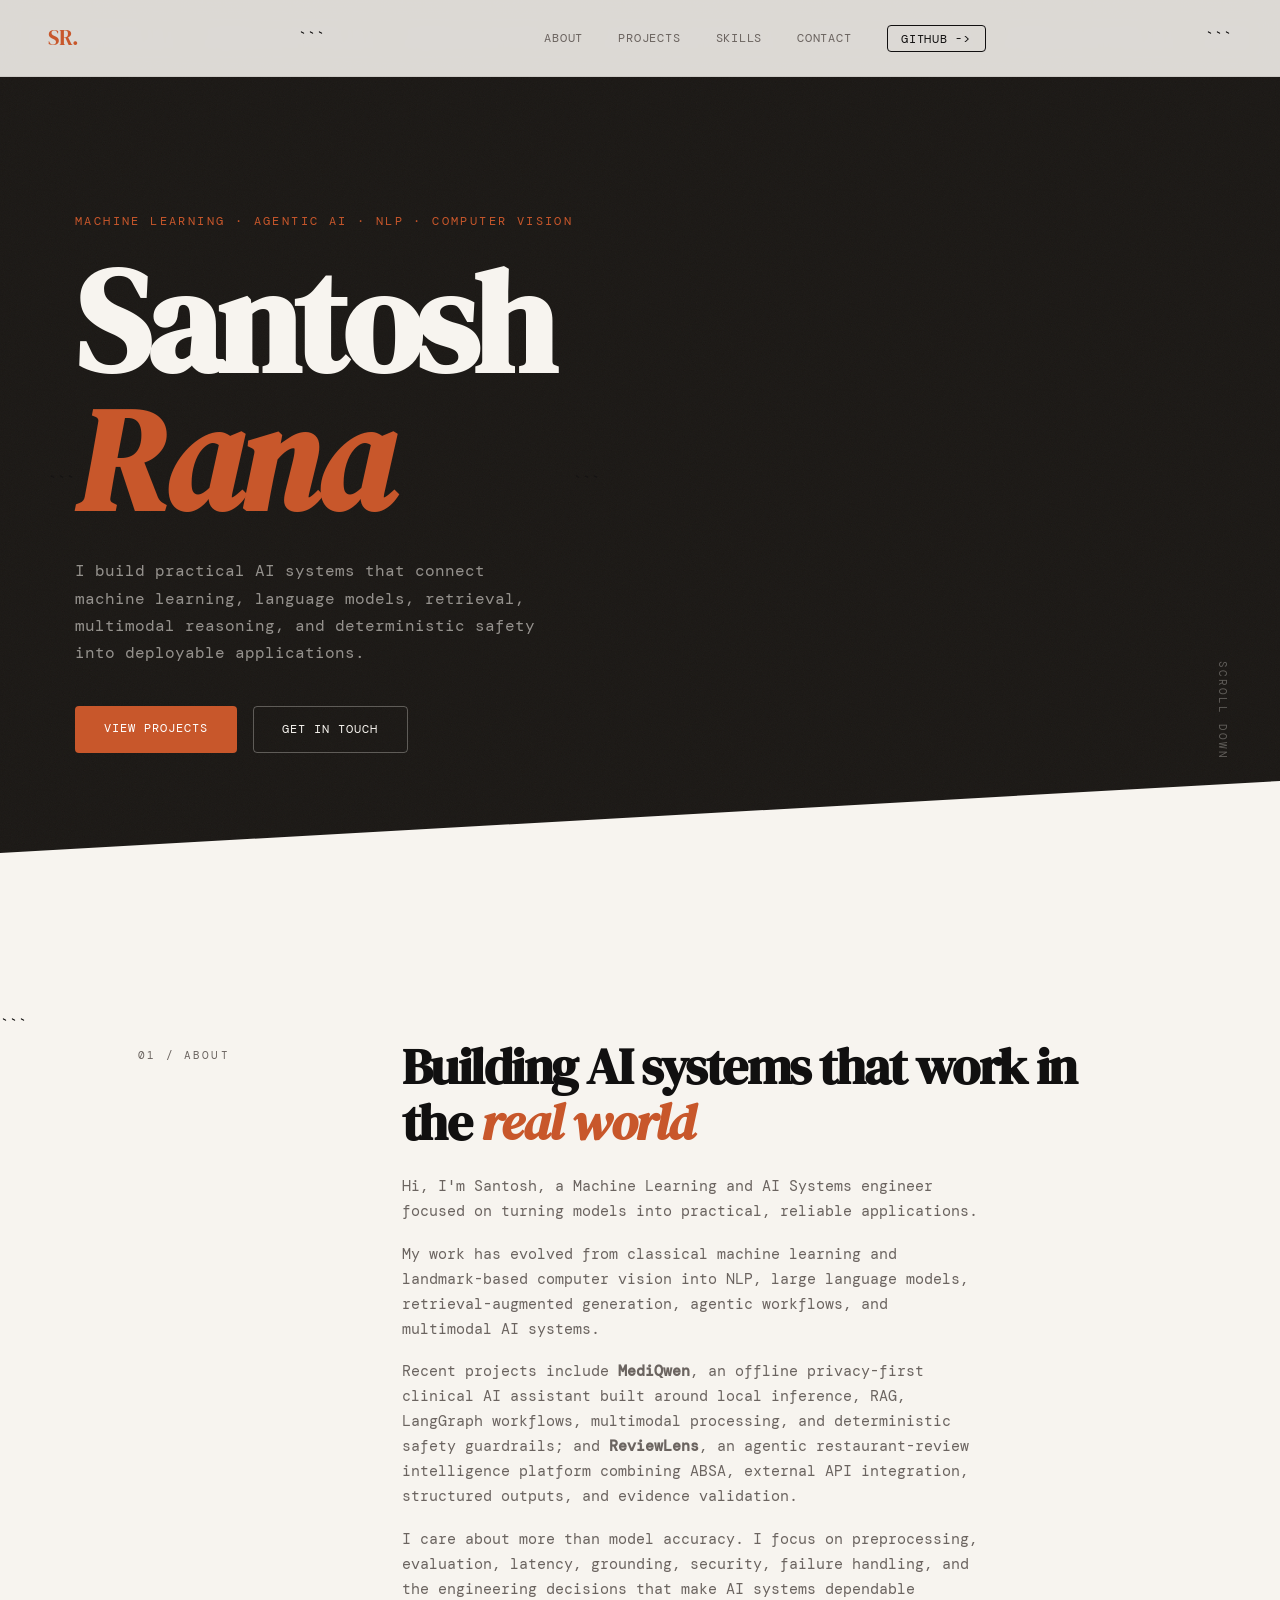
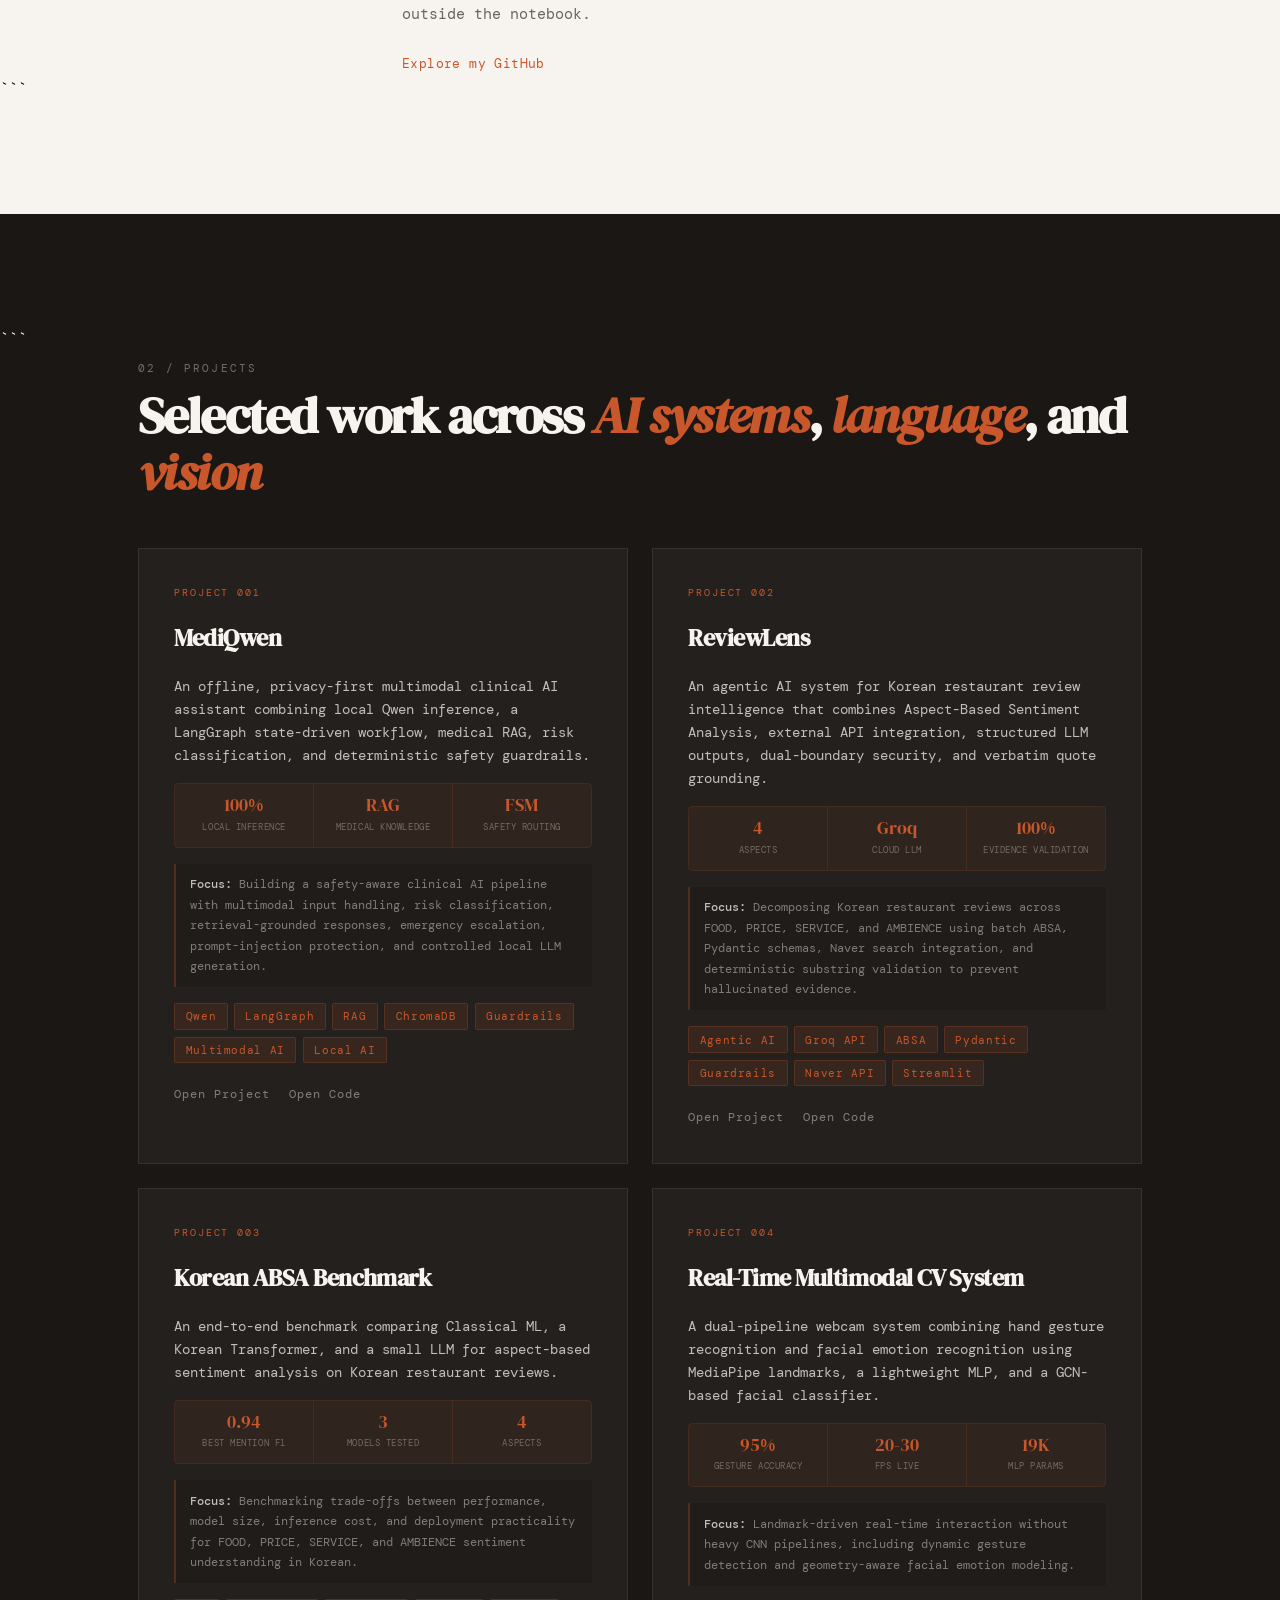
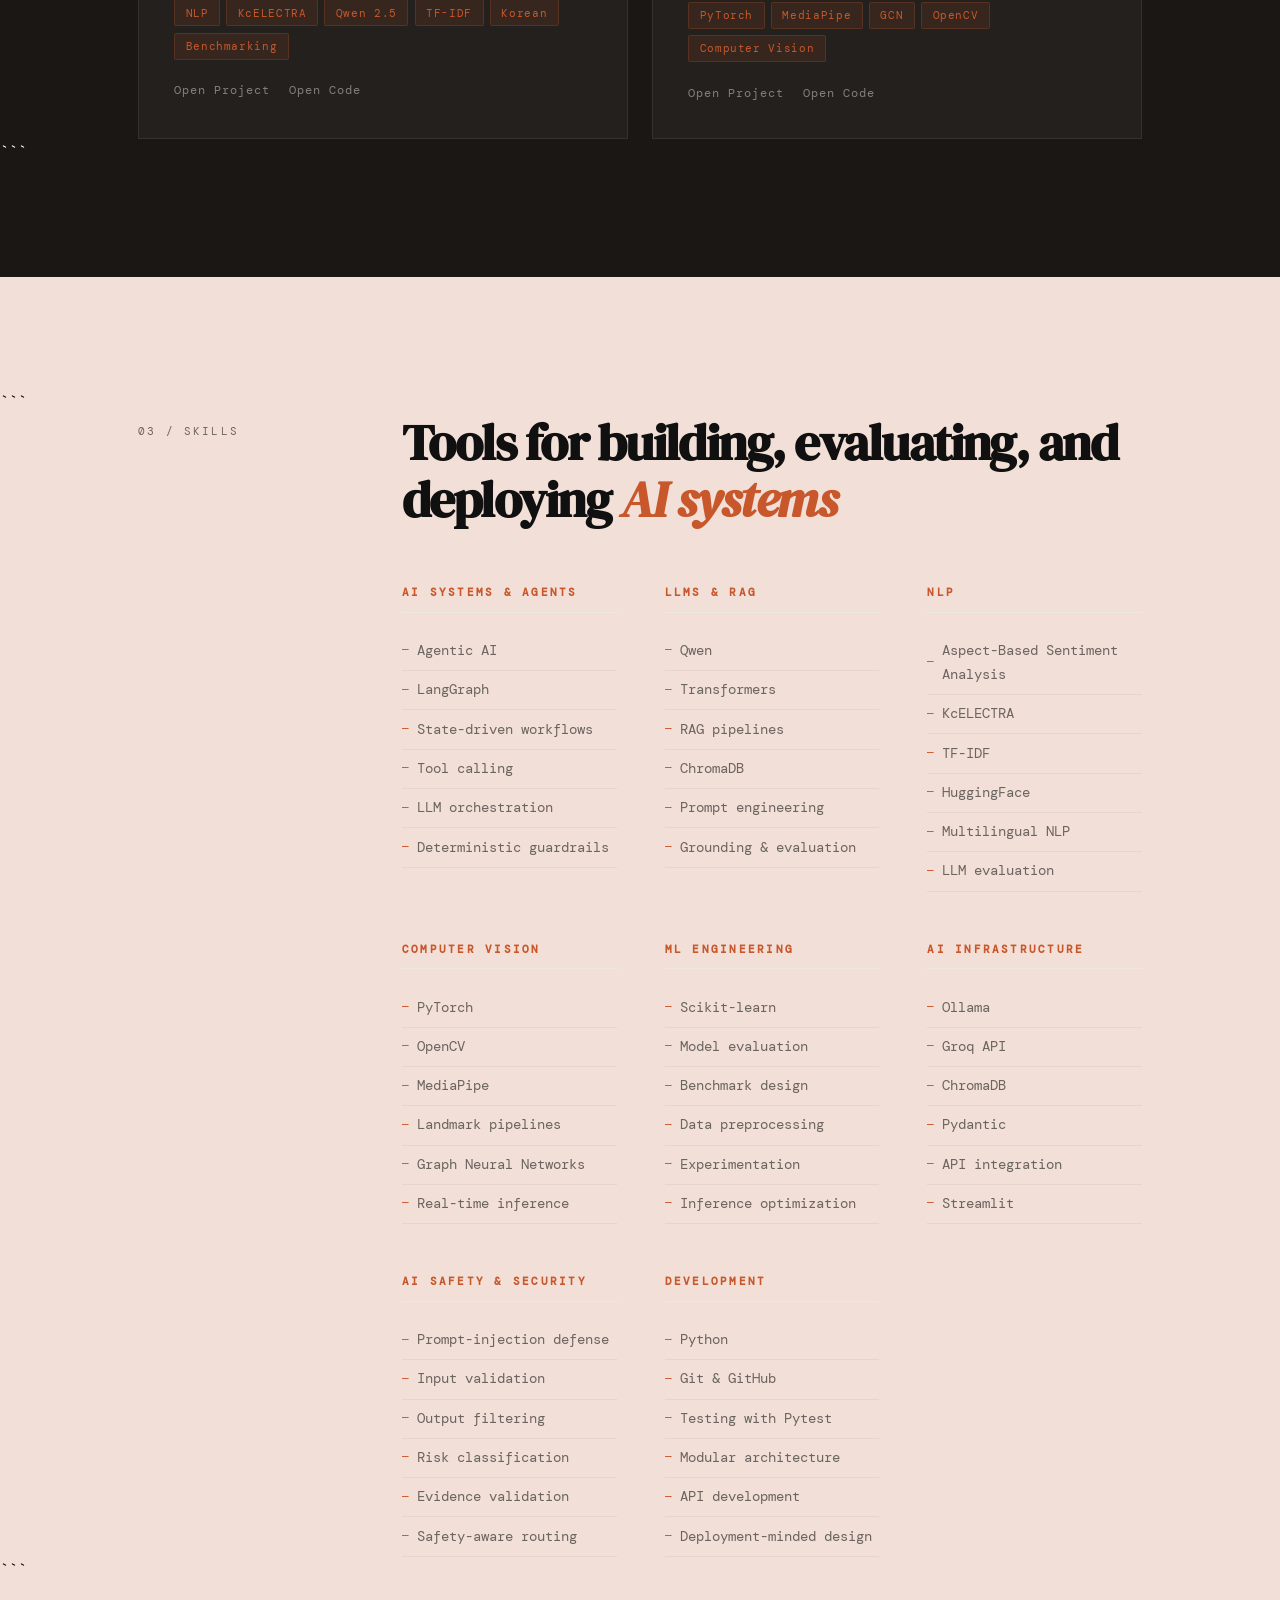
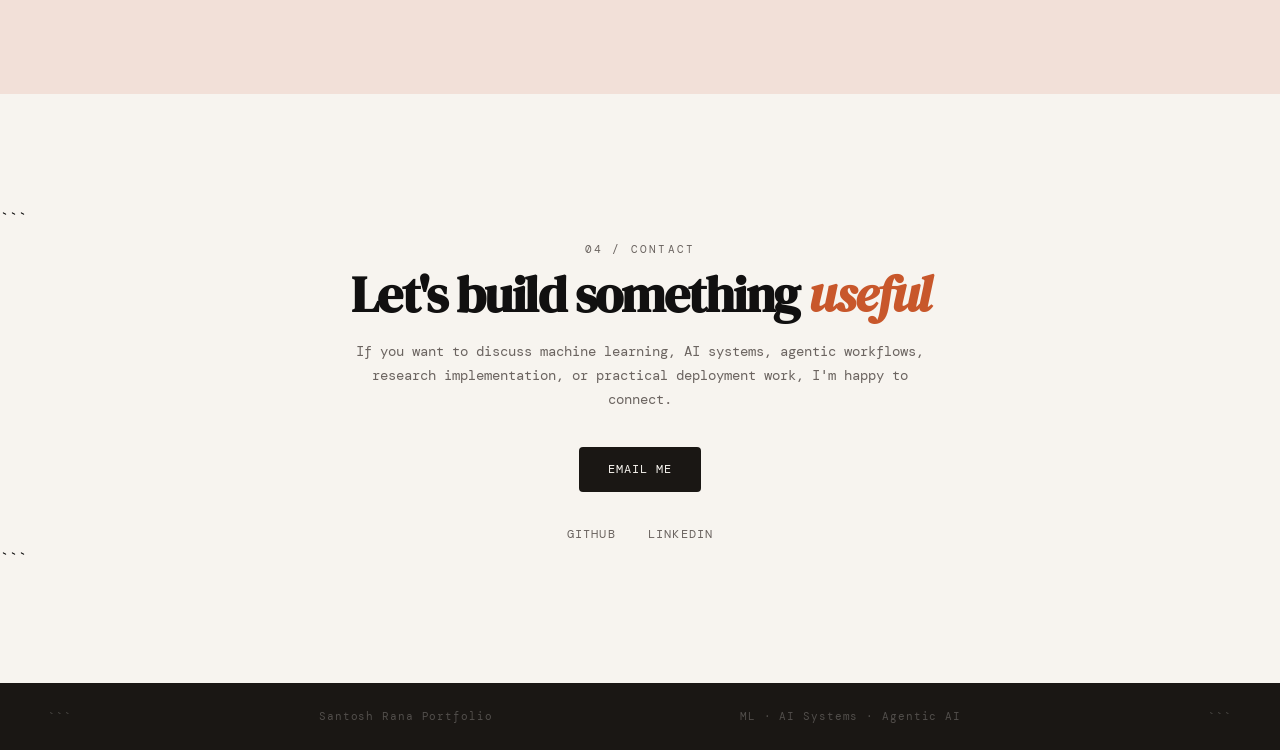
==== commit da1f7ba0: "Update title and content for portfolio website" ====
--- a/index.html
+++ b/index.html
@@ -1,330 +1,798 @@
 <!DOCTYPE html>
+
 <html lang="en">
 <head>
   <meta charset="UTF-8" />
   <meta name="viewport" content="width=device-width, initial-scale=1.0" />
-  <title>Santosh Rana - ML & Data Science Portfolio</title>
+
+  <title>Santosh Rana - ML & AI Systems Engineer</title>
+
   <link rel="stylesheet" href="style.css" />
+
   <link rel="preconnect" href="https://fonts.googleapis.com" />
   <link rel="preconnect" href="https://fonts.gstatic.com" crossorigin />
-  <link href="https://fonts.googleapis.com/css2?family=DM+Serif+Display:ital@0;1&family=DM+Mono:wght@300;400;500&display=swap" rel="stylesheet" />
+  <link
+    href="https://fonts.googleapis.com/css2?family=DM+Serif+Display:ital@0;1&family=DM+Mono:wght@300;400;500&display=swap"
+    rel="stylesheet"
+  />
 </head>
+
 <body>
+
+  <!-- ==================== NAVIGATION ==================== -->
+
   <nav class="nav">
     <span class="nav-logo">SR.</span>
-    <ul class="nav-links">
-      <li><a href="#about">About</a></li>
-      <li><a href="#projects">Projects</a></li>
-      <li><a href="#skills">Skills</a></li>
-      <li><a href="#contact">Contact</a></li>
-      <li>
-        <a class="nav-github" href="https://github.com/SantosRana" target="_blank" rel="noopener">
-          GitHub ->
-        </a>
-      </li>
-    </ul>
+
+```
+<ul class="nav-links">
+  <li><a href="#about">About</a></li>
+  <li><a href="#projects">Projects</a></li>
+  <li><a href="#skills">Skills</a></li>
+  <li><a href="#contact">Contact</a></li>
+
+  <li>
+    <a
+      class="nav-github"
+      href="https://github.com/SantosRana"
+      target="_blank"
+      rel="noopener"
+    >
+      GitHub ->
+    </a>
+  </li>
+</ul>
+```
+
   </nav>
+
+  <!-- ==================== HERO ==================== -->
 
   <section class="hero">
     <div class="hero-noise"></div>
-    <div class="hero-content">
-      <p class="hero-eyebrow">Machine Learning . Computer Vision . NLP</p>
-      <h1 class="hero-name">
-        Santosh<br />
-        <em>Rana</em>
-      </h1>
-      <p class="hero-tagline">
-        I build real-world machine learning systems
-  focusing on efficient, lightweight, and deployable solutions
+
+```
+<div class="hero-content">
+
+  <p class="hero-eyebrow">
+    Machine Learning · Agentic AI · NLP · Computer Vision
+  </p>
+
+  <h1 class="hero-name">
+    Santosh<br />
+    <em>Rana</em>
+  </h1>
+
+  <p class="hero-tagline">
+    I build practical AI systems that connect machine learning,
+    language models, retrieval, multimodal reasoning, and
+    deterministic safety into deployable applications.
+  </p>
+
+  <div class="hero-cta">
+    <a href="#projects" class="btn btn-primary">
+      View Projects
+    </a>
+
+    <a href="#contact" class="btn btn-ghost">
+      Get in Touch
+    </a>
+  </div>
+
+</div>
+
+<div class="hero-scroll-hint">
+  scroll down
+</div>
+```
+
+  </section>
+
+  <!-- ==================== ABOUT ==================== -->
+
+  <section class="section" id="about">
+
+```
+<div class="container two-col">
+
+  <div class="section-label">
+    01 / About
+  </div>
+
+  <div class="about-body">
+
+    <h2 class="section-title">
+      Building AI systems that work in the
+      <em>real world</em>
+    </h2>
+
+    <p>
+      Hi, I'm Santosh, a Machine Learning and AI Systems engineer
+      focused on turning models into practical, reliable applications.
+    </p>
+
+    <p>
+      My work has evolved from classical machine learning and
+      landmark-based computer vision into NLP, large language models,
+      retrieval-augmented generation, agentic workflows, and
+      multimodal AI systems.
+    </p>
+
+    <p>
+      Recent projects include <strong>MediQwen</strong>, an offline
+      privacy-first clinical AI assistant built around local inference,
+      RAG, LangGraph workflows, multimodal processing, and deterministic
+      safety guardrails; and <strong>ReviewLens</strong>, an agentic
+      restaurant-review intelligence platform combining ABSA,
+      external API integration, structured outputs, and
+      evidence validation.
+    </p>
+
+    <p>
+      I care about more than model accuracy. I focus on preprocessing,
+      evaluation, latency, grounding, security, failure handling,
+      and the engineering decisions that make AI systems dependable
+      outside the notebook.
+    </p>
+
+    <a
+      href="https://github.com/SantosRana"
+      class="inline-link"
+      target="_blank"
+      rel="noopener"
+    >
+      Explore my GitHub
+    </a>
+
+  </div>
+</div>
+```
+
+  </section>
+
+  <!-- ==================== PROJECTS ==================== -->
+
+  <section class="section section-dark" id="projects">
+
+```
+<div class="container">
+
+  <div class="section-label light">
+    02 / Projects
+  </div>
+
+  <h2 class="section-title light">
+    Selected work across
+    <em>AI systems</em>,
+    <em>language</em>,
+    and <em>vision</em>
+  </h2>
+
+
+  <div class="projects-grid">
+
+
+    <!-- ==================== PROJECT 001 ==================== -->
+
+    <article class="project-card">
+
+      <div class="project-num">
+        PROJECT 001
+      </div>
+
+      <h3 class="project-title">
+        MediQwen
+      </h3>
+
+      <p class="project-desc">
+        An offline, privacy-first multimodal clinical AI assistant
+        combining local Qwen inference, a LangGraph state-driven
+        workflow, medical RAG, risk classification, and deterministic
+        safety guardrails.
       </p>
-      <div class="hero-cta">
-        <a href="#projects" class="btn btn-primary">View Projects</a>
-        <a href="#contact" class="btn btn-ghost">Get in Touch</a>
-      </div>
+
+      <div class="project-highlights">
+
+        <div class="highlight-item">
+          <span class="highlight-val">
+            100%
+          </span>
+          <span class="highlight-label">
+            Local Inference
+          </span>
+        </div>
+
+        <div class="highlight-item">
+          <span class="highlight-val">
+            RAG
+          </span>
+          <span class="highlight-label">
+            Medical Knowledge
+          </span>
+        </div>
+
+        <div class="highlight-item">
+          <span class="highlight-val">
+            FSM
+          </span>
+          <span class="highlight-label">
+            Safety Routing
+          </span>
+        </div>
+
+      </div>
+
+      <div class="project-detail">
+
+        <strong>Focus:</strong>
+        Building a safety-aware clinical AI pipeline with
+        multimodal input handling, risk classification,
+        retrieval-grounded responses, emergency escalation,
+        prompt-injection protection, and controlled local
+        LLM generation.
+
+      </div>
+
+      <div class="project-tags">
+        <span>Qwen</span>
+        <span>LangGraph</span>
+        <span>RAG</span>
+        <span>ChromaDB</span>
+        <span>Guardrails</span>
+        <span>Multimodal AI</span>
+        <span>Local AI</span>
+      </div>
+
+      <div class="project-links">
+
+        <a href="project-mediqwen.html">
+          Open Project
+        </a>
+
+        <a
+          href="https://github.com/SantosRana/MediQwen"
+          target="_blank"
+          rel="noopener"
+        >
+          Open Code
+        </a>
+
+      </div>
+
+    </article>
+
+
+    <!-- ==================== PROJECT 002 ==================== -->
+
+    <article class="project-card">
+
+      <div class="project-num">
+        PROJECT 002
+      </div>
+
+      <h3 class="project-title">
+        ReviewLens
+      </h3>
+
+      <p class="project-desc">
+        An agentic AI system for Korean restaurant review intelligence
+        that combines Aspect-Based Sentiment Analysis, external API
+        integration, structured LLM outputs, dual-boundary security,
+        and verbatim quote grounding.
+      </p>
+
+      <div class="project-highlights">
+
+        <div class="highlight-item">
+          <span class="highlight-val">
+            4
+          </span>
+          <span class="highlight-label">
+            Aspects
+          </span>
+        </div>
+
+        <div class="highlight-item">
+          <span class="highlight-val">
+            Groq
+          </span>
+          <span class="highlight-label">
+            Cloud LLM
+          </span>
+        </div>
+
+        <div class="highlight-item">
+          <span class="highlight-val">
+            100%
+          </span>
+          <span class="highlight-label">
+            Evidence Validation
+          </span>
+        </div>
+
+      </div>
+
+      <div class="project-detail">
+
+        <strong>Focus:</strong>
+        Decomposing Korean restaurant reviews across FOOD, PRICE,
+        SERVICE, and AMBIENCE using batch ABSA, Pydantic schemas,
+        Naver search integration, and deterministic substring
+        validation to prevent hallucinated evidence.
+
+      </div>
+
+      <div class="project-tags">
+        <span>Agentic AI</span>
+        <span>Groq API</span>
+        <span>ABSA</span>
+        <span>Pydantic</span>
+        <span>Guardrails</span>
+        <span>Naver API</span>
+        <span>Streamlit</span>
+      </div>
+
+      <div class="project-links">
+
+        <a href="project-reviewlens.html">
+          Open Project
+        </a>
+
+        <a
+          href="https://github.com/SantosRana/ReviewLens"
+          target="_blank"
+          rel="noopener"
+        >
+          Open Code
+        </a>
+
+      </div>
+
+    </article>
+
+
+    <!-- ==================== PROJECT 003 ==================== -->
+
+    <article class="project-card">
+
+      <div class="project-num">
+        PROJECT 003
+      </div>
+
+      <h3 class="project-title">
+        Korean ABSA Benchmark
+      </h3>
+
+      <p class="project-desc">
+        An end-to-end benchmark comparing Classical ML,
+        a Korean Transformer, and a small LLM for aspect-based
+        sentiment analysis on Korean restaurant reviews.
+      </p>
+
+      <div class="project-highlights">
+
+        <div class="highlight-item">
+          <span class="highlight-val">
+            0.94
+          </span>
+          <span class="highlight-label">
+            Best Mention F1
+          </span>
+        </div>
+
+        <div class="highlight-item">
+          <span class="highlight-val">
+            3
+          </span>
+          <span class="highlight-label">
+            Models Tested
+          </span>
+        </div>
+
+        <div class="highlight-item">
+          <span class="highlight-val">
+            4
+          </span>
+          <span class="highlight-label">
+            Aspects
+          </span>
+        </div>
+
+      </div>
+
+      <div class="project-detail">
+
+        <strong>Focus:</strong>
+        Benchmarking trade-offs between performance, model size,
+        inference cost, and deployment practicality for FOOD,
+        PRICE, SERVICE, and AMBIENCE sentiment understanding
+        in Korean.
+
+      </div>
+
+      <div class="project-tags">
+        <span>NLP</span>
+        <span>KcELECTRA</span>
+        <span>Qwen 2.5</span>
+        <span>TF-IDF</span>
+        <span>Korean</span>
+        <span>Benchmarking</span>
+      </div>
+
+      <div class="project-links">
+
+        <a href="project-korean-absa.html">
+          Open Project
+        </a>
+
+        <a
+          href="https://github.com/SantosRana/ABSA"
+          target="_blank"
+          rel="noopener"
+        >
+          Open Code
+        </a>
+
+      </div>
+
+    </article>
+
+
+    <!-- ==================== PROJECT 004 ==================== -->
+
+    <article class="project-card">
+
+      <div class="project-num">
+        PROJECT 004
+      </div>
+
+      <h3 class="project-title">
+        Real-Time Multimodal CV System
+      </h3>
+
+      <p class="project-desc">
+        A dual-pipeline webcam system combining hand gesture
+        recognition and facial emotion recognition using
+        MediaPipe landmarks, a lightweight MLP, and a
+        GCN-based facial classifier.
+      </p>
+
+      <div class="project-highlights">
+
+        <div class="highlight-item">
+          <span class="highlight-val">
+            95%
+          </span>
+          <span class="highlight-label">
+            Gesture Accuracy
+          </span>
+        </div>
+
+        <div class="highlight-item">
+          <span class="highlight-val">
+            20-30
+          </span>
+          <span class="highlight-label">
+            FPS Live
+          </span>
+        </div>
+
+        <div class="highlight-item">
+          <span class="highlight-val">
+            19K
+          </span>
+          <span class="highlight-label">
+            MLP Params
+          </span>
+        </div>
+
+      </div>
+
+      <div class="project-detail">
+
+        <strong>Focus:</strong>
+        Landmark-driven real-time interaction without heavy CNN
+        pipelines, including dynamic gesture detection and
+        geometry-aware facial emotion modeling.
+
+      </div>
+
+      <div class="project-tags">
+        <span>PyTorch</span>
+        <span>MediaPipe</span>
+        <span>GCN</span>
+        <span>OpenCV</span>
+        <span>Computer Vision</span>
+      </div>
+
+      <div class="project-links">
+
+        <a href="project-multimodal-cv.html">
+          Open Project
+        </a>
+
+        <a
+          href="https://github.com/SantosRana/Computer_Vision"
+          target="_blank"
+          rel="noopener"
+        >
+          Open Code
+        </a>
+
+      </div>
+
+    </article>
+
+  </div>
+</div>
+```
+
+  </section>
+
+  <!-- ==================== SKILLS ==================== -->
+
+  <section class="section section-accent" id="skills">
+
+```
+<div class="container two-col">
+
+  <div class="section-label">
+    03 / Skills
+  </div>
+
+  <div>
+
+    <h2 class="section-title">
+      Tools for building,
+      evaluating, and deploying
+      <em>AI systems</em>
+    </h2>
+
+
+    <div class="skills-grid">
+
+
+      <!-- AI SYSTEMS -->
+
+      <div class="skill-group">
+
+        <h4>
+          AI Systems & Agents
+        </h4>
+
+        <ul>
+          <li>Agentic AI</li>
+          <li>LangGraph</li>
+          <li>State-driven workflows</li>
+          <li>Tool calling</li>
+          <li>LLM orchestration</li>
+          <li>Deterministic guardrails</li>
+        </ul>
+
+      </div>
+
+
+      <!-- LLM / RAG -->
+
+      <div class="skill-group">
+
+        <h4>
+          LLMs & RAG
+        </h4>
+
+        <ul>
+          <li>Qwen</li>
+          <li>Transformers</li>
+          <li>RAG pipelines</li>
+          <li>ChromaDB</li>
+          <li>Prompt engineering</li>
+          <li>Grounding & evaluation</li>
+        </ul>
+
+      </div>
+
+
+      <!-- NLP -->
+
+      <div class="skill-group">
+
+        <h4>
+          NLP
+        </h4>
+
+        <ul>
+          <li>Aspect-Based Sentiment Analysis</li>
+          <li>KcELECTRA</li>
+          <li>TF-IDF</li>
+          <li>HuggingFace</li>
+          <li>Multilingual NLP</li>
+          <li>LLM evaluation</li>
+        </ul>
+
+      </div>
+
+
+      <!-- COMPUTER VISION -->
+
+      <div class="skill-group">
+
+        <h4>
+          Computer Vision
+        </h4>
+
+        <ul>
+          <li>PyTorch</li>
+          <li>OpenCV</li>
+          <li>MediaPipe</li>
+          <li>Landmark pipelines</li>
+          <li>Graph Neural Networks</li>
+          <li>Real-time inference</li>
+        </ul>
+
+      </div>
+
+
+      <!-- ML ENGINEERING -->
+
+      <div class="skill-group">
+
+        <h4>
+          ML Engineering
+        </h4>
+
+        <ul>
+          <li>Scikit-learn</li>
+          <li>Model evaluation</li>
+          <li>Benchmark design</li>
+          <li>Data preprocessing</li>
+          <li>Experimentation</li>
+          <li>Inference optimization</li>
+        </ul>
+
+      </div>
+
+
+      <!-- AI INFRASTRUCTURE -->
+
+      <div class="skill-group">
+
+        <h4>
+          AI Infrastructure
+        </h4>
+
+        <ul>
+          <li>Ollama</li>
+          <li>Groq API</li>
+          <li>ChromaDB</li>
+          <li>Pydantic</li>
+          <li>API integration</li>
+          <li>Streamlit</li>
+        </ul>
+
+      </div>
+
+
+      <!-- SAFETY -->
+
+      <div class="skill-group">
+
+        <h4>
+          AI Safety & Security
+        </h4>
+
+        <ul>
+          <li>Prompt-injection defense</li>
+          <li>Input validation</li>
+          <li>Output filtering</li>
+          <li>Risk classification</li>
+          <li>Evidence validation</li>
+          <li>Safety-aware routing</li>
+        </ul>
+
+      </div>
+
+
+      <!-- DEVELOPMENT -->
+
+      <div class="skill-group">
+
+        <h4>
+          Development
+        </h4>
+
+        <ul>
+          <li>Python</li>
+          <li>Git & GitHub</li>
+          <li>Testing with Pytest</li>
+          <li>Modular architecture</li>
+          <li>API development</li>
+          <li>Deployment-minded design</li>
+        </ul>
+
+      </div>
+
     </div>
-    <div class="hero-scroll-hint">scroll down</div>
+
+  </div>
+
+</div>
+```
+
   </section>
 
-  <section class="section" id="about">
-    <div class="container two-col">
-      <div class="section-label">01 / About</div>
-      <div class="about-body">
-        <h2 class="section-title">
-          Building ML systems that work in the <em>real world</em>
-        </h2>
-        <p>
-          Hi, I'm Santosh, a Machine Learning and Data Science engineer focused on turning strong model ideas
-          into systems that can actually run in production.
-        </p>
-        <p>
-          My recent work spans landmark-based computer vision, multilingual aspect-based sentiment analysis,
-          and real-time inference pipelines built for practical use instead of benchmark-only demos.
-        </p>
-        <p>
-          I care about efficient architectures, clean preprocessing, honest evaluation, and the details that
-          make ML systems stable outside the notebook.
-        </p>
-        <a href="https://github.com/SantoshRana" class="inline-link" target="_blank" rel="noopener">
-          Explore my GitHub
-        </a>
-      </div>
+  <!-- ==================== CONTACT ==================== -->
+
+  <section class="section" id="contact">
+
+```
+<div class="container">
+
+  <div class="contact-inner">
+
+    <div class="section-label">
+      04 / Contact
     </div>
+
+    <h2 class="section-title">
+      Let's build something
+      <em>useful</em>
+    </h2>
+
+    <p class="contact-sub">
+      If you want to discuss machine learning, AI systems,
+      agentic workflows, research implementation, or practical
+      deployment work, I'm happy to connect.
+    </p>
+
+    <a
+      href="mailto:ranasantosh173@gmail.com"
+      class="btn btn-dark"
+    >
+      Email Me
+    </a>
+
+    <div class="contact-links">
+
+      <a
+        href="https://github.com/SantosRana"
+        target="_blank"
+        rel="noopener"
+      >
+        GitHub
+      </a>
+
+      <a
+        href="https://www.linkedin.com/in/santosh-rana-6968612ab"
+        target="_blank"
+        rel="noopener"
+      >
+        LinkedIn
+      </a>
+
+    </div>
+
+  </div>
+
+</div>
+```
+
   </section>
 
-  <section class="section section-dark" id="projects">
-    <div class="container">
-      <div class="section-label light">02 / Projects</div>
-      <h2 class="section-title light">Selected work across <em>vision</em>, <em>language</em>, and <em>AI systems</em></h2>
-
-      <div class="projects-grid">
-        <article class="project-card">
-          <div class="project-num">PROJECT 001</div>
-          <h3 class="project-title">Real-Time Multimodal CV System</h3>
-          <p class="project-desc">
-            A dual-pipeline webcam system combining hand gesture recognition and facial emotion recognition
-            using MediaPipe landmarks, a lightweight MLP, and a GCN-based facial classifier.
-          </p>
-          <div class="project-highlights">
-            <div class="highlight-item">
-              <span class="highlight-val">95%</span>
-              <span class="highlight-label">Gesture Accuracy</span>
-            </div>
-            <div class="highlight-item">
-              <span class="highlight-val">20-30</span>
-              <span class="highlight-label">FPS Live</span>
-            </div>
-            <div class="highlight-item">
-              <span class="highlight-val">19K</span>
-              <span class="highlight-label">MLP Params</span>
-            </div>
-          </div>
-          <div class="project-detail">
-            <strong>Focus:</strong> Landmark-driven real-time interaction without heavy CNN pipelines,
-            including dynamic wave detection and geometry-aware facial emotion modeling.
-          </div>
-          <div class="project-tags">
-            <span>PyTorch</span>
-            <span>MediaPipe</span>
-            <span>GCN</span>
-            <span>OpenCV</span>
-            <span>Computer Vision</span>
-          </div>
-          <div class="project-links">
-            <a href="project-multimodal-cv.html">Open Project</a>
-            <a href="https://github.com/SantosRana/Computer_Vision" target="_blank" rel="noopener">Open Code</a>
-          </div>
-        </article>
-
-        <article class="project-card">
-          <div class="project-num">PROJECT 002</div>
-          <h3 class="project-title">Korean ABSA Benchmark</h3>
-          <p class="project-desc">
-            An end-to-end benchmark comparing Classical ML (TF-IDF + LR), a Korean Transformer (KcELECTRA),
-            and a small LLM (Qwen 2.5) for aspect-based sentiment analysis on Korean restaurant reviews.
-          </p>
-          <div class="project-highlights">
-            <div class="highlight-item">
-              <span class="highlight-val">0.94</span>
-              <span class="highlight-label">Best Mention F1</span>
-            </div>
-            <div class="highlight-item">
-              <span class="highlight-val">3</span>
-              <span class="highlight-label">Models Tested</span>
-            </div>
-            <div class="highlight-item">
-              <span class="highlight-val">4</span>
-              <span class="highlight-label">Aspects</span>
-            </div>
-          </div>
-          <div class="project-detail">
-            <strong>Focus:</strong> Benchmarking trade-offs between performance, model size, and
-            deployment practicality for FOOD, PRICE, SERVICE, and AMBIENCE sentiment understanding
-            in Korean. KcELECTRA leads overall; TF-IDF + LR is the strongest lightweight option.
-          </div>
-          <div class="project-tags">
-            <span>NLP</span>
-            <span>KcELECTRA</span>
-            <span>Qwen 2.5</span>
-            <span>TF-IDF</span>
-            <span>Korean</span>
-            <span>Benchmarking</span>
-          </div>
-          <div class="project-links">
-            <a href="project-korean-absa.html">Open Project</a>
-            <a href="https://github.com/SantosRana/ABSA" target="_blank" rel="noopener">Open Code</a>
-          </div>
-        </article>
-
-      <!-- Project 003 -->
-      <article class="project-card">
-        <div class="project-num">PROJECT 003</div>
-        <h3 class="project-title">ReviewLens</h3>
-        <p class="project-desc">
-          An agentic AI system for Korean restaurant review intelligence that combines Aspect-Based Sentiment Analysis,
-          dual-boundary security, and verbatim quote grounding to generate explainable dining insights.
-        </p>
-       
-        <div class="project-highlights">
-          <div class="highlight-item">
-            <span class="highlight-val">4</span>
-            <span class="highlight-label">Aspects</span>
-          </div>
-          <div class="highlight-item">
-            <span class="highlight-val">Groq</span>
-            <span class="highlight-label">Fast Cloud LLM</span>
-          </div>
-          <div class="highlight-item">
-            <span class="highlight-val">100%</span>
-            <span class="highlight-label">Verbatim Evidence</span>
-          </div>
-        </div>
-       
-        <div class="project-detail">
-          <strong>Focus:</strong> Decomposing sentiment across FOOD, PRICE, SERVICE, and AMBIENCE using Groq batch 
-          ABSA processing (`openai/gpt-oss-120b`) and Pydantic schemas, backed by algorithmic substring validation to 
-          eliminate LLM hallucinated quotes.
-        </div>
-       
-        <div class="project-tags">
-          <span>Agentic AI</span>
-          <span>Groq API</span>
-          <span>ABSA</span>
-          <span>Dual Guardrails</span>
-          <span>Pydantic</span>
-          <span>Streamlit</span>
-          <span>Naver API</span>
-        </div>
-       
-        <div class="project-links">
-          <a href="project-reviewlens.html">Open Project</a>
-          <a href="https://github.com/SantosRana/ReviewLens" target="_blank" rel="noopener">Open Code</a>
-        </div>
-      </article>
-
-        <!-- Project 004 -->
-        <article class="project-card">
-          <div class="project-num">PROJECT 004</div>
-          <h3 class="project-title">MediQwen</h3>
-          <p class="project-desc">
-            An offline, privacy-first multimodal clinical AI assistant combining local Qwen inference,
-            a LangGraph state-driven workflow, medical RAG, and deterministic safety guardrails.
-          </p>
-
-          <div class="project-highlights">
-            <div class="highlight-item">
-              <span class="highlight-val">100%</span>
-              <span class="highlight-label">Local Inference</span>
-            </div>
-            <div class="highlight-item">
-              <span class="highlight-val">RAG</span>
-              <span class="highlight-label">Medical Knowledge</span>
-            </div>
-            <div class="highlight-item">
-              <span class="highlight-val">FSM</span>
-              <span class="highlight-label">Safety Routing</span>
-            </div>
-          </div>
-
-          <div class="project-detail">
-            <strong>Focus:</strong> Building a safety-aware clinical AI pipeline with multimodal input handling,
-            risk classification, retrieval-grounded responses, emergency escalation, prompt-injection protection,
-            and controlled local LLM generation.
-          </div>
-
-          <div class="project-tags">
-            <span>Qwen</span>
-            <span>LangGraph</span>
-            <span>RAG</span>
-            <span>ChromaDB</span>
-            <span>Guardrails</span>
-            <span>Multimodal AI</span>
-          </div>
-
-          <div class="project-links">
-            <a href="project-mediqwen.html">Open Project</a>
-            <a href="https://github.com/SantosRana/MediQwen" target="_blank" rel="noopener">Open Code</a>
-          </div>
-        </article>
-      </div>
-    </div>
-  </section>
-
-  <section class="section section-accent" id="skills">
-    <div class="container two-col">
-      <div class="section-label">03 / Skills</div>
-      <div>
-        <h2 class="section-title">Core stack for research, training, and deployment</h2>
-        <div class="skills-grid">
-          <div class="skill-group">
-            <h4>ML Engineering</h4>
-            <ul>
-              <li>PyTorch</li>
-              <li>PyTorch Geometric</li>
-              <li>Scikit-learn</li>
-              <li>AdamW / optimizers</li>
-              <li>Model evaluation</li>
-            </ul>
-          </div>
-          <div class="skill-group">
-            <h4>Computer Vision</h4>
-            <ul>
-              <li>OpenCV</li>
-              <li>MediaPipe</li>
-              <li>Landmark pipelines</li>
-              <li>Real-time inference</li>
-            </ul>
-          </div>
-          <div class="skill-group">
-            <h4>Natural Language</h4>
-            <ul>
-              <li>Transformers</li>
-              <li>HuggingFace</li>
-              <li>Aspect sentiment analysis</li>
-              <li>Benchmark design</li>
-              <li>Prompt evaluation</li>
-            </ul>
-          </div>
-          <div class="skill-group">
-            <h4>LLMs & Deployment</h4>
-            <ul>
-              <li>Ollama</li>
-              <li>Streamlit</li>
-              <li>Few-shot prompting</li>
-              <li>Deployment-minded prototyping</li>
-            </ul>
-          </div>
-          <div class="skill-group">
-            <h4>Workflow</h4>
-            <ul>
-              <li>Python</li>
-              <li>Data preprocessing</li>
-              <li>Experiment tracking</li>
-              <li>Git</li>
-            </ul>
-          </div>
-        </div>
-      </div>
-    </div>
-  </section>
-
-  <section class="section" id="contact">
-    <div class="container">
-      <div class="contact-inner">
-        <div class="section-label">04 / Contact</div>
-        <h2 class="section-title">Let's build something useful</h2>
-        <p class="contact-sub">
-          If you want to discuss ML systems, research implementation, or practical deployment work,
-          I'm happy to connect.
-        </p>
-        <a href="mailto:ranasantosh173@gmail.com" class="btn btn-dark">Email Me</a>
-        <div class="contact-links">
-          <a href="https://github.com/SantosRana" target="_blank" rel="noopener">GitHub</a>
-          <a href="https://www.linkedin.com/in/santosh-rana-6968612ab" target="_blank" rel="noopener">LinkedIn</a>
-        </div>
-      </div>
-    </div>
-  </section>
+  <!-- ==================== FOOTER ==================== -->
 
   <footer class="footer">
-    <span>Santosh Rana Portfolio</span>
-    <span>ML
+
+```
+<span>
+  Santosh Rana Portfolio
+</span>
+
+<span>
+  ML · AI Systems · Agentic AI
+</span>
+```
+
+  </footer>
+
+</body>
+</html>
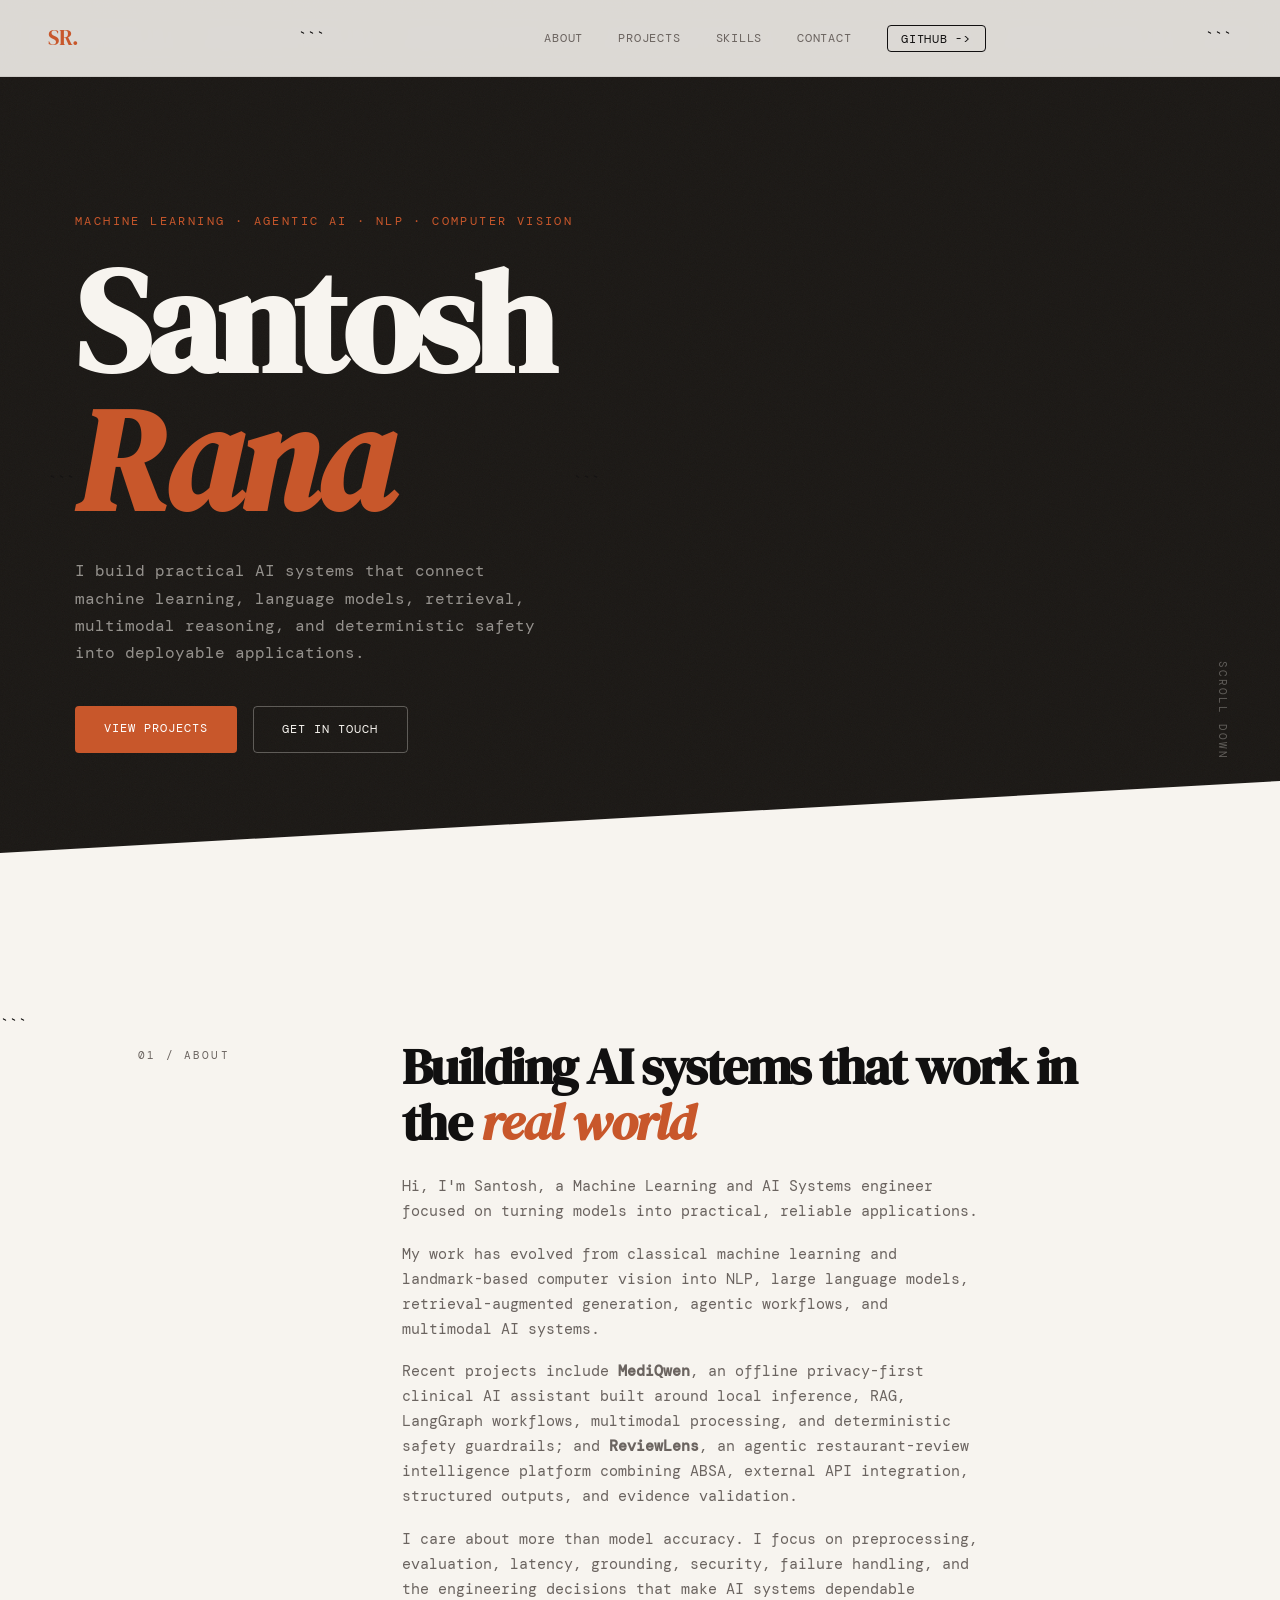
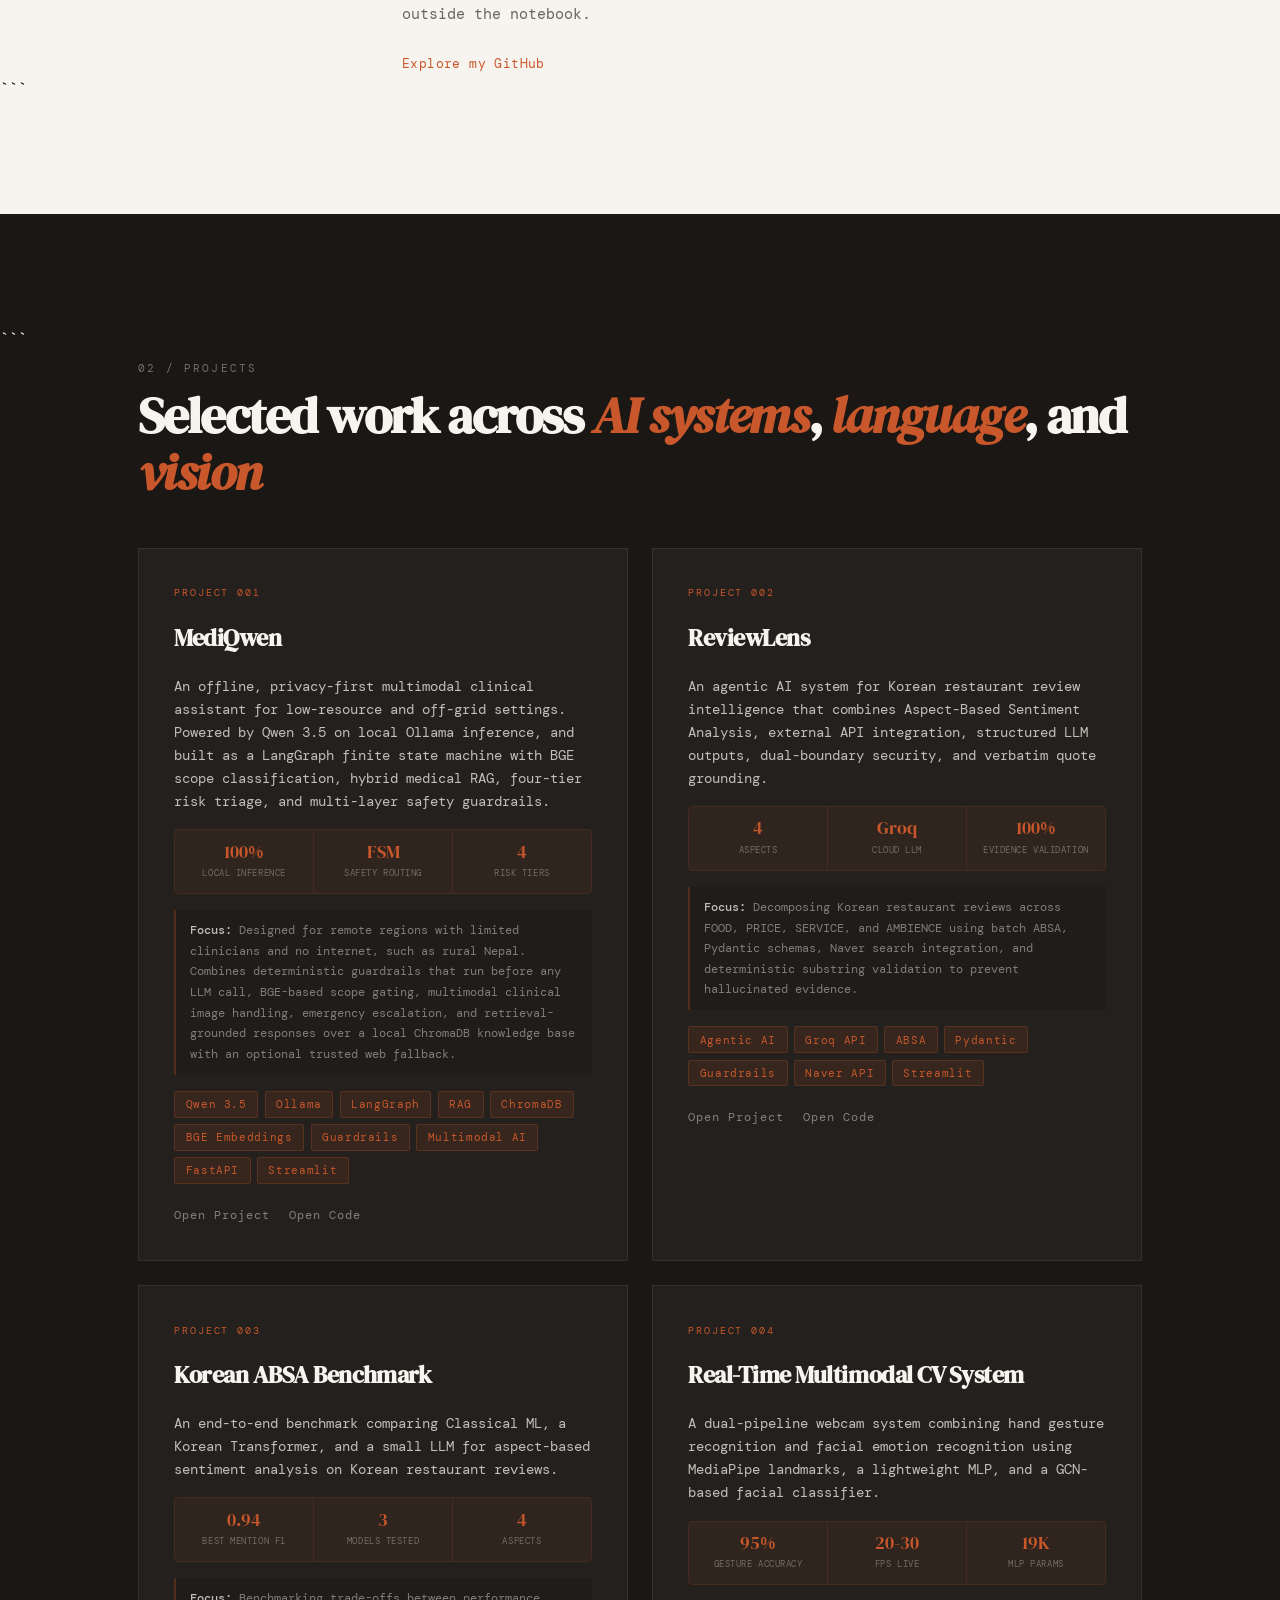
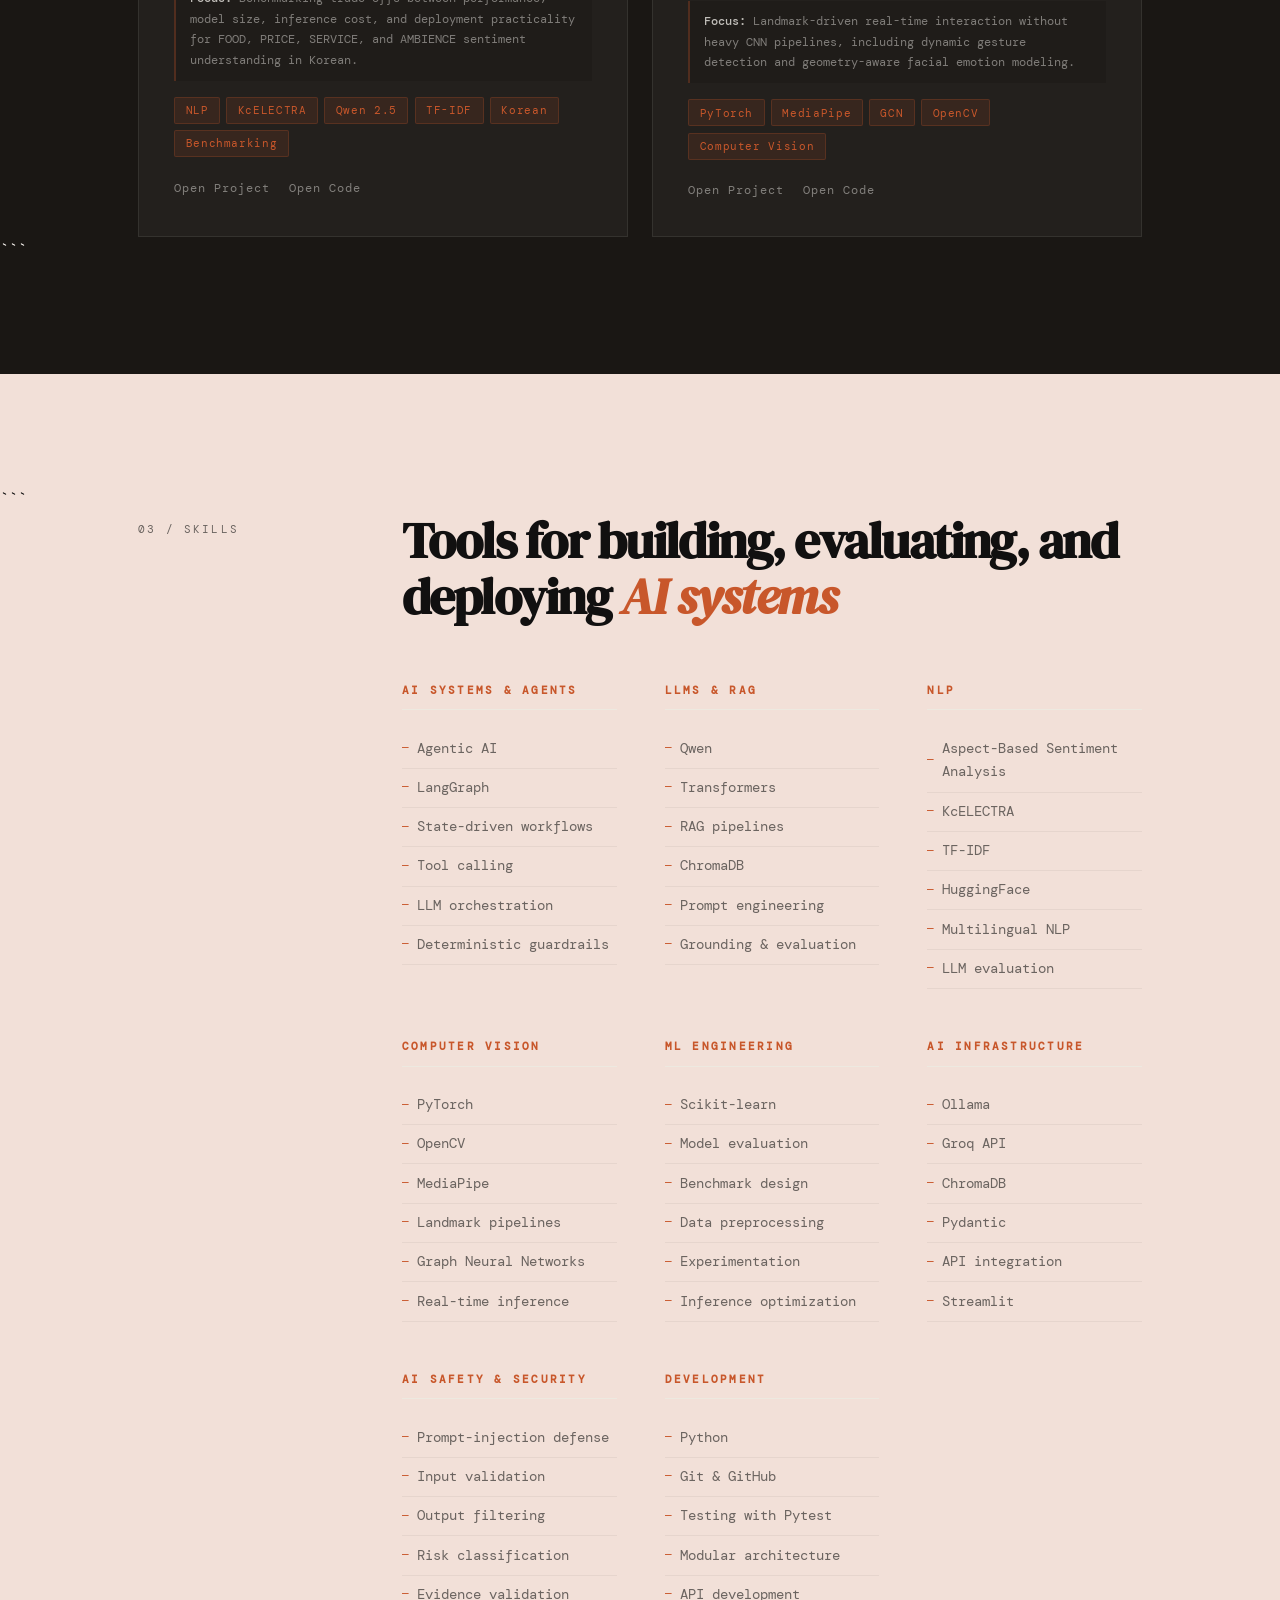
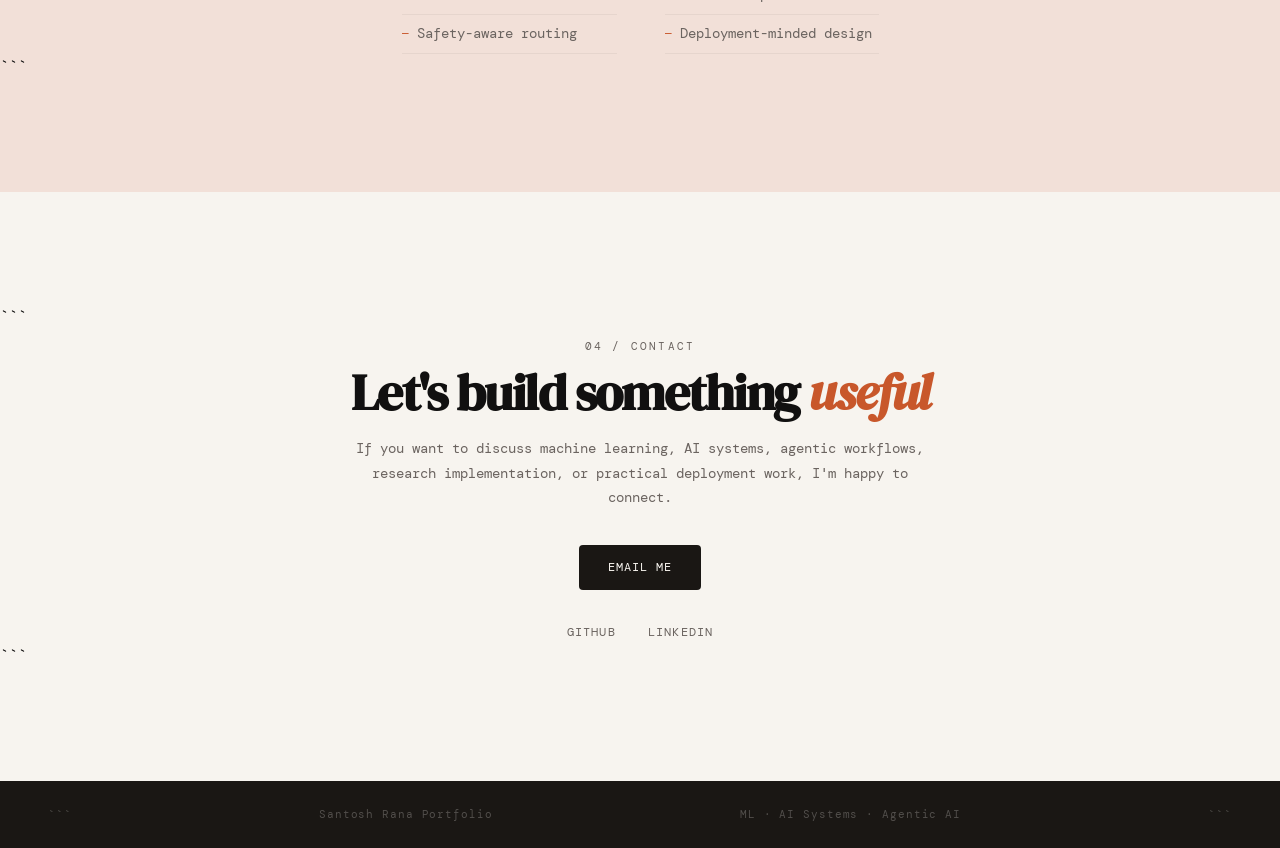
==== commit 6207e2b4: "Revise Project 001 details and tags Updated project description and highlights for Project 001 in in" ====
--- a/index.html
+++ b/index.html
@@ -172,7 +172,7 @@
   <div class="projects-grid">
 
 
-    <!-- ==================== PROJECT 001 ==================== -->
+  <!-- ==================== PROJECT 001 ==================== -->
 
     <article class="project-card">
 
@@ -185,10 +185,11 @@
       </h3>
 
       <p class="project-desc">
-        An offline, privacy-first multimodal clinical AI assistant
-        combining local Qwen inference, a LangGraph state-driven
-        workflow, medical RAG, risk classification, and deterministic
-        safety guardrails.
+        An offline, privacy-first multimodal clinical assistant for
+        low-resource and off-grid settings. Powered by Qwen 3.5 on
+        local Ollama inference, and built as a LangGraph finite state
+        machine with BGE scope classification, hybrid medical RAG,
+        four-tier risk triage, and multi-layer safety guardrails.
       </p>
 
       <div class="project-highlights">
@@ -204,15 +205,6 @@
 
         <div class="highlight-item">
           <span class="highlight-val">
-            RAG
-          </span>
-          <span class="highlight-label">
-            Medical Knowledge
-          </span>
-        </div>
-
-        <div class="highlight-item">
-          <span class="highlight-val">
             FSM
           </span>
           <span class="highlight-label">
@@ -220,27 +212,40 @@
           </span>
         </div>
 
+        <div class="highlight-item">
+          <span class="highlight-val">
+            4
+          </span>
+          <span class="highlight-label">
+            Risk Tiers
+          </span>
+        </div>
+
       </div>
 
       <div class="project-detail">
 
         <strong>Focus:</strong>
-        Building a safety-aware clinical AI pipeline with
-        multimodal input handling, risk classification,
-        retrieval-grounded responses, emergency escalation,
-        prompt-injection protection, and controlled local
-        LLM generation.
+        Designed for remote regions with limited clinicians and no
+        internet, such as rural Nepal. Combines deterministic
+        guardrails that run before any LLM call, BGE-based scope
+        gating, multimodal clinical image handling, emergency
+        escalation, and retrieval-grounded responses over a local
+        ChromaDB knowledge base with an optional trusted web fallback.
 
       </div>
 
       <div class="project-tags">
-        <span>Qwen</span>
+        <span>Qwen 3.5</span>
+        <span>Ollama</span>
         <span>LangGraph</span>
         <span>RAG</span>
         <span>ChromaDB</span>
+        <span>BGE Embeddings</span>
         <span>Guardrails</span>
         <span>Multimodal AI</span>
-        <span>Local AI</span>
+        <span>FastAPI</span>
+        <span>Streamlit</span>
       </div>
 
       <div class="project-links">
